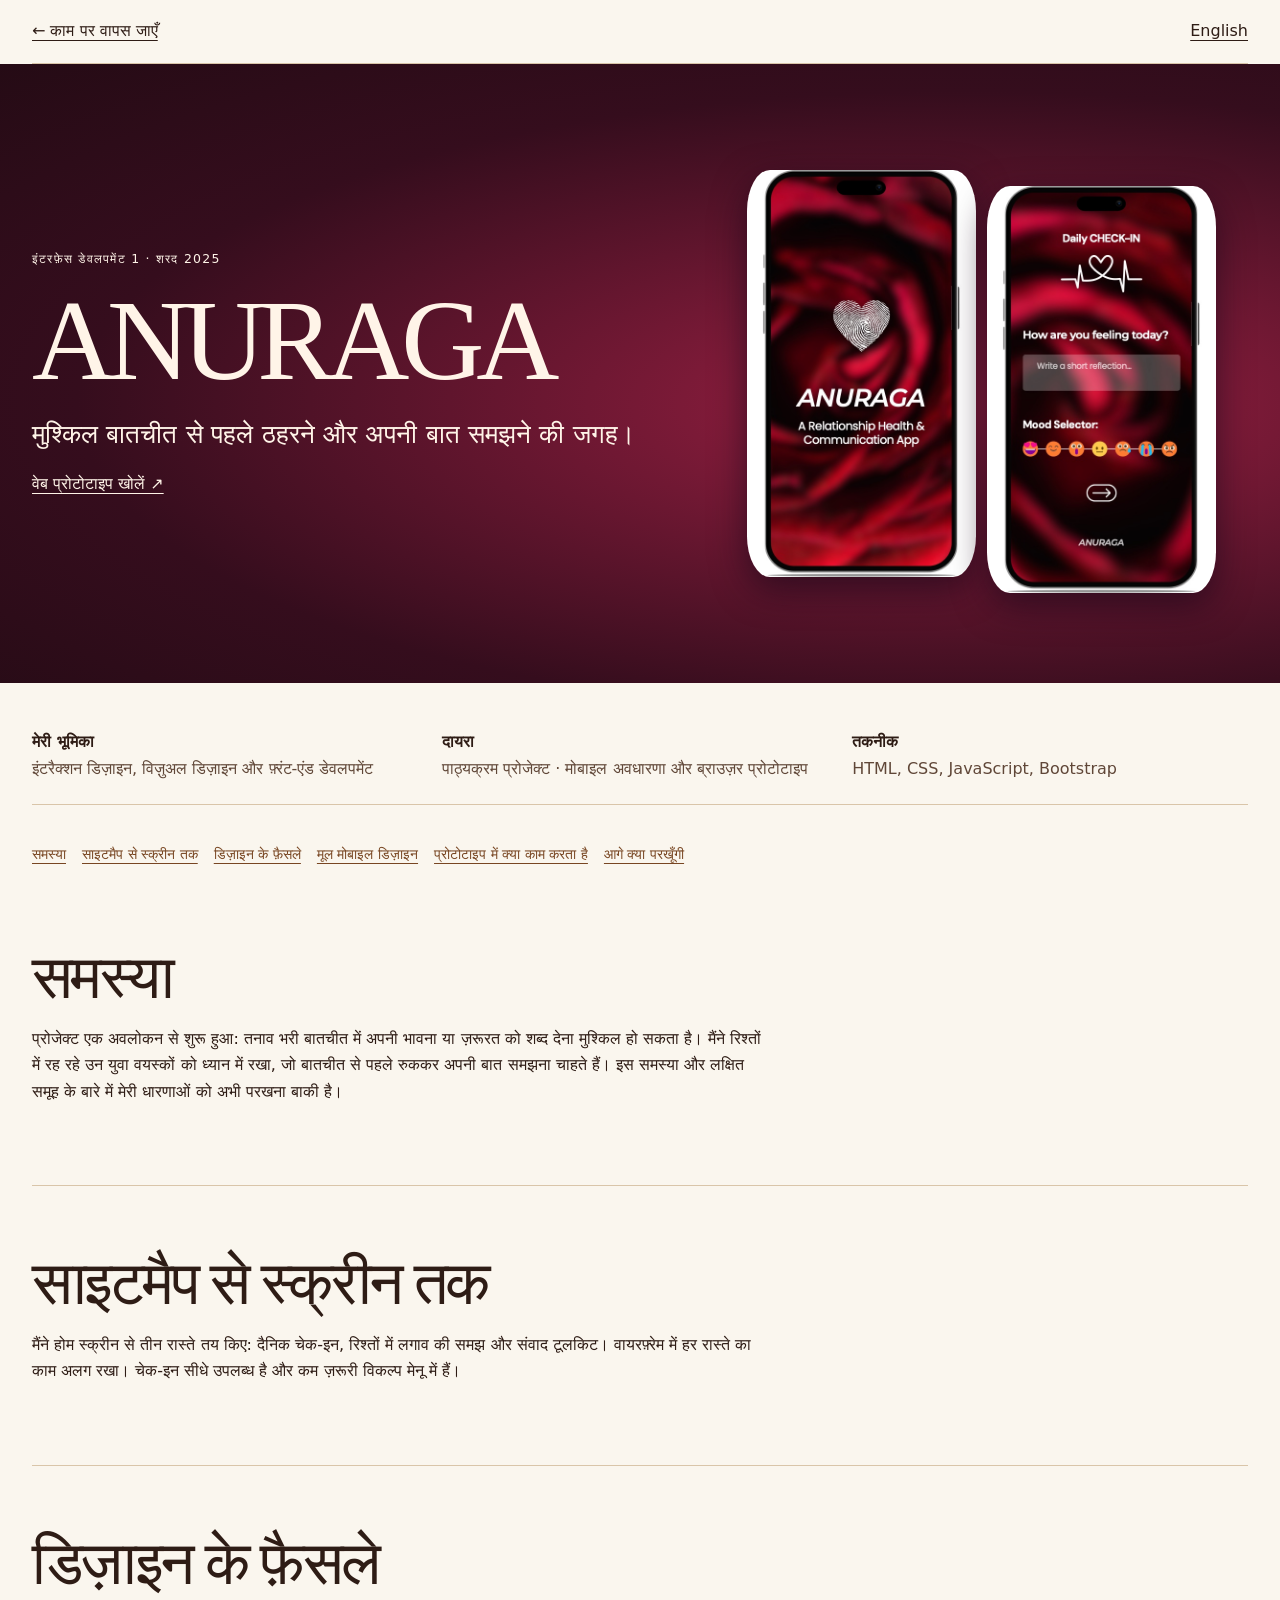
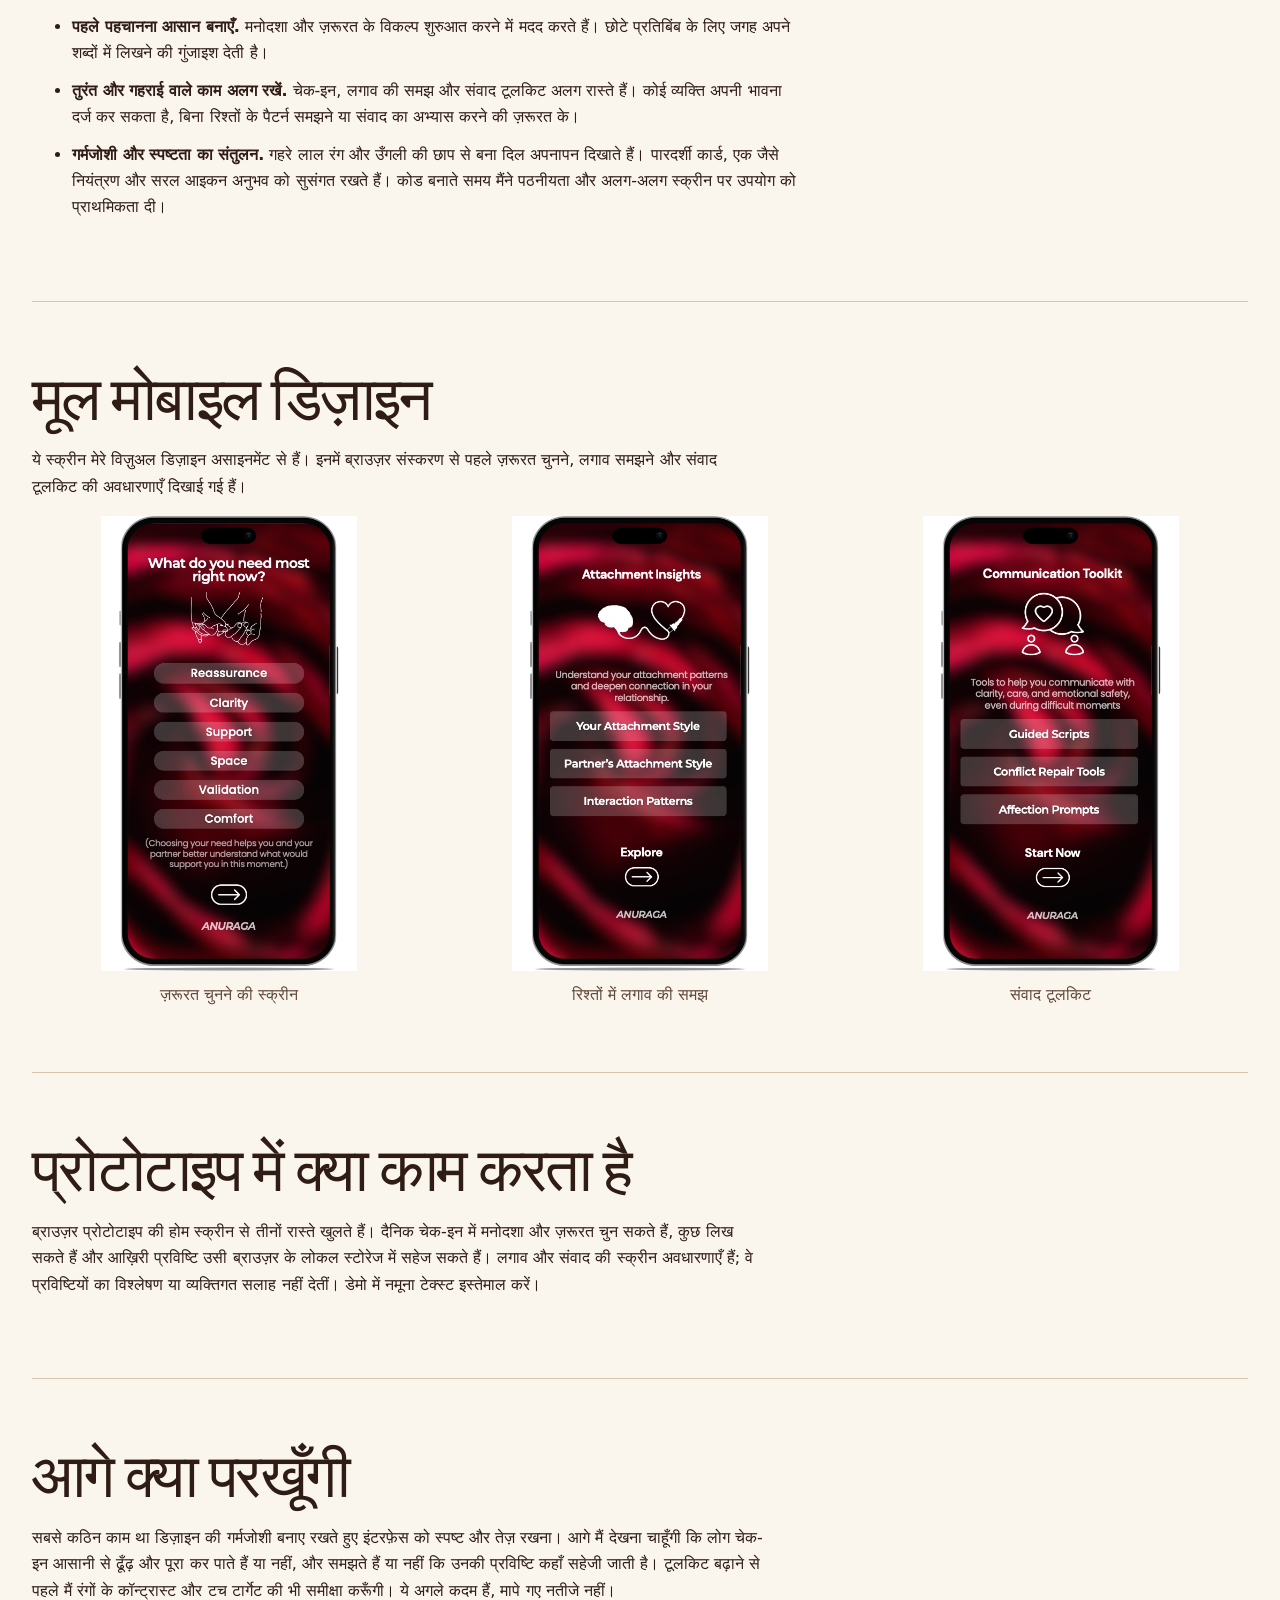
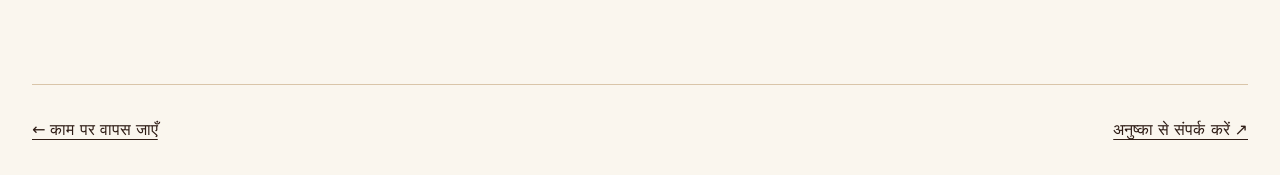
==== anuraga-hi.html @ b13f0f07 "Publish ANURAGA case study and categorized work gallery" ====
<!doctype html><html lang="hi"><head><meta charset="utf-8"><meta name="viewport" content="width=device-width,initial-scale=1"><meta name="color-scheme" content="light dark"><title>ANURAGA — Anushka Jain</title><link rel="icon" href="assets/aj-interlock.svg" type="image/svg+xml"><link rel="stylesheet" href="styles.css"><link rel="stylesheet" href="aura-landing.css"><link rel="stylesheet" href="brand-sections.css"><link rel="stylesheet" href="anuraga-case.css"></head>
<body><a class="skip" href="#main">केस स्टडी पर जाएँ</a><header class="case-wrap header"><a href="hindi.html#work">← काम पर वापस जाएँ</a><a href="anuraga.html" lang="en" hreflang="en">English</a></header>
<main id="main"><section class="case-hero"><div class="case-wrap"><div><p class="case-kicker">इंटरफ़ेस डेवलपमेंट 1 · शरद 2025</p><h1>ANURAGA</h1><p class="large">मुश्किल बातचीत से पहले ठहरने और अपनी बात समझने की जगह।</p><div class="case-links"><a href="https://gbc.goodcodeclub.com/public/anushkajain@georgebrown.ca/anuraga/index.html?cache=0.5428469619248936" target="_blank" rel="noopener">वेब प्रोटोटाइप खोलें ↗</a></div></div><div class="case-phones"><img src="assets/anuraga/screen-1.jpg" alt="उँगली की छाप से बने दिल वाली ANURAGA की शुरुआती स्क्रीन" width="478" height="850"><img src="assets/anuraga/screen-3.jpg" alt="मनोदशा और लिखने के विकल्प वाला दैनिक चेक-इन मॉकअप" width="478" height="850"></div></div></section><div class="case-wrap"><dl class="case-info"><div><dt>मेरी भूमिका</dt><dd>इंटरैक्शन डिज़ाइन, विज़ुअल डिज़ाइन और फ़्रंट-एंड डेवलपमेंट</dd></div><div><dt>दायरा</dt><dd>पाठ्यक्रम प्रोजेक्ट · मोबाइल अवधारणा और ब्राउज़र प्रोटोटाइप</dd></div><div><dt>तकनीक</dt><dd>HTML, CSS, JavaScript, Bootstrap</dd></div></dl><nav class="case-links" aria-label="केस स्टडी के भाग"><a href="#context">समस्या</a><a href="#process">साइटमैप से स्क्रीन तक</a><a href="#decisions">डिज़ाइन के फ़ैसले</a><a href="#screens">मूल मोबाइल डिज़ाइन</a><a href="#build">प्रोटोटाइप में क्या काम करता है</a><a href="#reflection">आगे क्या परखूँगी</a></nav><section id="context" class="case-section"><h2>समस्या</h2><p>प्रोजेक्ट एक अवलोकन से शुरू हुआ: तनाव भरी बातचीत में अपनी भावना या ज़रूरत को शब्द देना मुश्किल हो सकता है। मैंने रिश्तों में रह रहे उन युवा वयस्कों को ध्यान में रखा, जो बातचीत से पहले रुककर अपनी बात समझना चाहते हैं। इस समस्या और लक्षित समूह के बारे में मेरी धारणाओं को अभी परखना बाकी है।</p></section><section id="process" class="case-section"><h2>साइटमैप से स्क्रीन तक</h2><p>मैंने होम स्क्रीन से तीन रास्ते तय किए: दैनिक चेक-इन, रिश्तों में लगाव की समझ और संवाद टूलकिट। वायरफ़्रेम में हर रास्ते का काम अलग रखा। चेक-इन सीधे उपलब्ध है और कम ज़रूरी विकल्प मेनू में हैं।</p></section><section id="decisions" class="case-section"><h2>डिज़ाइन के फ़ैसले</h2><ul><li><strong>पहले पहचानना आसान बनाएँ.</strong> मनोदशा और ज़रूरत के विकल्प शुरुआत करने में मदद करते हैं। छोटे प्रतिबिंब के लिए जगह अपने शब्दों में लिखने की गुंजाइश देती है।</li><li><strong>तुरंत और गहराई वाले काम अलग रखें.</strong> चेक-इन, लगाव की समझ और संवाद टूलकिट अलग रास्ते हैं। कोई व्यक्ति अपनी भावना दर्ज कर सकता है, बिना रिश्तों के पैटर्न समझने या संवाद का अभ्यास करने की ज़रूरत के।</li><li><strong>गर्मजोशी और स्पष्टता का संतुलन.</strong> गहरे लाल रंग और उँगली की छाप से बना दिल अपनापन दिखाते हैं। पारदर्शी कार्ड, एक जैसे नियंत्रण और सरल आइकन अनुभव को सुसंगत रखते हैं। कोड बनाते समय मैंने पठनीयता और अलग-अलग स्क्रीन पर उपयोग को प्राथमिकता दी।</li></ul></section><section id="screens" class="case-section"><h2>मूल मोबाइल डिज़ाइन</h2><p>ये स्क्रीन मेरे विज़ुअल डिज़ाइन असाइनमेंट से हैं। इनमें ब्राउज़र संस्करण से पहले ज़रूरत चुनने, लगाव समझने और संवाद टूलकिट की अवधारणाएँ दिखाई गई हैं।</p><div class="case-gallery"><figure><a href="assets/anuraga/screen-4.jpg"><img src="assets/anuraga/screen-4.jpg" alt="ज़रूरत चुनने की स्क्रीन" width="478" height="850" loading="lazy"></a><figcaption>ज़रूरत चुनने की स्क्रीन</figcaption></figure><figure><a href="assets/anuraga/screen-5.jpg"><img src="assets/anuraga/screen-5.jpg" alt="रिश्तों में लगाव की समझ" width="478" height="850" loading="lazy"></a><figcaption>रिश्तों में लगाव की समझ</figcaption></figure><figure><a href="assets/anuraga/screen-6.jpg"><img src="assets/anuraga/screen-6.jpg" alt="संवाद टूलकिट" width="478" height="850" loading="lazy"></a><figcaption>संवाद टूलकिट</figcaption></figure></div></section><section id="build" class="case-section"><h2>प्रोटोटाइप में क्या काम करता है</h2><p>ब्राउज़र प्रोटोटाइप की होम स्क्रीन से तीनों रास्ते खुलते हैं। दैनिक चेक-इन में मनोदशा और ज़रूरत चुन सकते हैं, कुछ लिख सकते हैं और आख़िरी प्रविष्टि उसी ब्राउज़र के लोकल स्टोरेज में सहेज सकते हैं। लगाव और संवाद की स्क्रीन अवधारणाएँ हैं; वे प्रविष्टियों का विश्लेषण या व्यक्तिगत सलाह नहीं देतीं। डेमो में नमूना टेक्स्ट इस्तेमाल करें।</p></section><section id="reflection" class="case-section"><h2>आगे क्या परखूँगी</h2><p>सबसे कठिन काम था डिज़ाइन की गर्मजोशी बनाए रखते हुए इंटरफ़ेस को स्पष्ट और तेज़ रखना। आगे मैं देखना चाहूँगी कि लोग चेक-इन आसानी से ढूँढ़ और पूरा कर पाते हैं या नहीं, और समझते हैं या नहीं कि उनकी प्रविष्टि कहाँ सहेजी जाती है। टूलकिट बढ़ाने से पहले मैं रंगों के कॉन्ट्रास्ट और टच टार्गेट की भी समीक्षा करूँगी। ये अगले कदम हैं, मापे गए नतीजे नहीं।</p></section></div></main><footer class="case-wrap case-end"><a href="hindi.html#work">← काम पर वापस जाएँ</a><a href="hindi.html#contact">अनुष्का से संपर्क करें ↗</a></footer></body></html>
---- styles.css ----
:root{color-scheme:light dark;--bg:#f8f3ec;--ink:#24151a;--muted:#625258;--line:#d8c8c3;--panel:#f1e8e0;--accent:#772b48;--on:#fff8f2;--serif:"Baskerville","Georgia",serif;--sans:system-ui,sans-serif;--mono:ui-monospace,monospace}
:root[data-direction=observatory]{--bg:#edf1f5;--ink:#171f37;--muted:#44536d;--line:#c2cbdc;--panel:#e2e8f3;--accent:#324b96;--on:#fff;--serif:"Georgia",serif}
:root[data-direction=gallery]{--bg:#f4f4eb;--ink:#18241b;--muted:#47564b;--line:#c4ccbc;--panel:#e9eddf;--accent:#326044;--on:#fff;--serif:system-ui,sans-serif}
@media(prefers-color-scheme:dark){:root{--bg:#1c1318;--ink:#fbede7;--muted:#d0b6be;--line:#58434c;--panel:#281b23;--accent:#ffc0d4;--on:#351320}:root[data-direction=observatory]{--bg:#0e1221;--ink:#eaf0ff;--muted:#b0bde0;--line:#394460;--panel:#1a2339;--accent:#bfcaff;--on:#131b38}:root[data-direction=gallery]{--bg:#131d16;--ink:#f1f5e9;--muted:#bccdbf;--line:#44584b;--panel:#203027;--accent:#c0eccb;--on:#13271a}}
*,*::before,*::after{box-sizing:border-box}
html{scroll-behavior:smooth}
body{margin:0;background:var(--bg);color:var(--ink);font:1rem/1.65 var(--sans)}
img{display:block;max-width:100%;height:auto}
a{color:inherit;text-underline-offset:.25em}
a:hover{color:var(--accent)}
button{font:inherit;cursor:pointer}
:focus-visible{outline:2px solid var(--accent);outline-offset:4px}
p{margin:0 0 1rem}
.wrap{width:min(100% - 3rem,80rem);margin-inline:auto}
.skip{position:absolute;top:.5rem;left:1rem;transform:translateY(-200%);padding:.6rem;background:var(--bg);z-index:2}.skip:focus{transform:none}
.header,.footer{display:flex;align-items:center;justify-content:space-between;gap:1rem;padding-block:1.15rem;border-bottom:1px solid var(--line)}
.brand,.header nav{display:flex;align-items:center;gap:.65rem}
.brand{font-weight:650;white-space:nowrap;text-decoration:none}
.header nav{gap:clamp(.75rem,3vw,2.5rem);flex-wrap:wrap}
.header nav a,.footer a{font-size:.88rem;text-decoration:none}
.header nav a:hover,.footer a:hover{text-decoration:underline}
.hero{min-height:clamp(34rem,76vh,53rem);display:grid;grid-template-columns:1.07fr 1fr;gap:clamp(1.25rem,6vw,6rem);align-items:center;padding-block:clamp(2rem,6vw,5rem)}
.label{font:.73rem/1.5 var(--mono);letter-spacing:.115em;text-transform:uppercase;color:var(--muted)}
.dot{display:inline-block;width:.55rem;height:.55rem;background:var(--accent);border-radius:50%;margin-right:.35rem}.slash{margin-inline:.35rem}
h1,h2,h3{margin:0;font-family:var(--serif);font-weight:400;line-height:.92;letter-spacing:-.045em}
h1{font-size:clamp(3.5rem,8.2vw,8.4rem);margin:.4rem 0 1.4rem}
h1 i,h2 i{color:var(--accent);font-weight:400}
h2{font-size:clamp(2.7rem,6vw,6.1rem);margin-bottom:1rem}
h3{font-size:clamp(2.2rem,4.8vw,4rem);margin-bottom:.85rem}
.role{font-weight:650;font-size:clamp(1.1rem,2vw,1.45rem);line-height:1.35}
.intro{max-width:31ch;color:var(--muted)}
.actions{display:flex;gap:.7rem;flex-wrap:wrap;margin-top:1.4rem}
.button,.choices button{border:1px solid var(--line);padding:.66rem .95rem;text-decoration:none;border-radius:2px;background:transparent;color:var(--ink);font-size:.88rem}
.button span{margin-left:.35rem}.button:hover,.choices button:hover{border-color:var(--accent)}
.primary,.choices button[aria-pressed=true]{background:var(--accent);border-color:var(--accent);color:var(--on)}
.primary:hover{color:var(--on)}
.hero-art{margin:0;padding:.65rem;border:1px solid var(--line);background:var(--panel)}
.hero-art img{width:100%;aspect-ratio:1.04;object-fit:cover}
.hero-art figcaption{display:flex;justify-content:space-between;padding:.65rem .2rem .05rem;font:.67rem/1.5 var(--mono);letter-spacing:.085em;text-transform:uppercase;color:var(--muted)}
[data-direction=observatory] .hero-art img{filter:hue-rotate(240deg) saturate(.8)}
[data-direction=gallery] .hero-art img{filter:hue-rotate(115deg) saturate(.55)}
.work,.split{padding-block:clamp(3rem,8vw,7rem);border-top:1px solid var(--line);scroll-margin-top:1rem}
.section-top{margin-bottom:2rem}.section-top p:last-child{color:var(--muted)}
.projects{display:grid;grid-template-columns:1fr 1fr;gap:1rem}
.project{border:1px solid var(--line);background:var(--panel);min-width:0}
.featured{grid-column:1/-1;display:grid;grid-template-columns:1.05fr 1fr}
.project-copy{padding:clamp(1.2rem,4vw,3rem);min-width:0}
.project-art{display:grid;place-items:center;padding:2rem;background:radial-gradient(ellipse at 28% 12%,#e4a2ad,#6c2e54 53%,#23142d);min-height:22rem}
.prototype{width:min(100%,19rem);padding:1.35rem;aspect-ratio:1.05;display:grid;align-content:space-between;border:1px solid #f6c7dc90;border-radius:.65rem;color:#fff1f6;background:#311c3bd9;box-shadow:0 1rem 3rem #19081c78}
.prototype small,.prototype span{font:.66rem/1.5 var(--mono);letter-spacing:.08em}.prototype strong{font:2rem/1 var(--serif)}.rings{color:#f4b9d4;font-size:2rem}
.index{display:flex;align-items:center;justify-content:space-between;gap:.3rem}.index>span{font:italic clamp(1.7rem,7vw,5rem) var(--serif);color:var(--accent);padding-right:clamp(.7rem,3vw,2rem)}
details{border-top:1px solid var(--line);padding:.65rem 0}summary{cursor:pointer;font-weight:600}details p{margin:.7rem 0}
.choices{display:flex;flex-wrap:wrap;gap:.5rem}.feedback:empty{display:none}
.split{display:grid;grid-template-columns:1fr 3fr;gap:1rem}.split>div{max-width:54rem}.split p:not(.label){max-width:62ch}.large{font-size:clamp(1.2rem,2.4vw,1.65rem)}
dl{display:grid;grid-template-columns:auto 1fr;gap:.55rem 1rem;margin-block:1.5rem}dt{font-weight:650}dd{margin:0;color:var(--muted)}
.footer{border-top:1px solid var(--line);border-bottom:0;color:var(--muted)}
.review{padding-block:1.5rem 2.5rem;border-top:1px solid var(--line)}.review .choices{margin-bottom:.7rem}.cursor-setting{font-size:.88rem}
@media(pointer:fine){html[data-loading=true],html[data-loading=true] *{cursor:url("assets/wait.svg") 12 12,progress!important}}
@media(max-width:700px){.wrap{width:calc(100% - 2rem)}.header{flex-wrap:wrap;gap:.6rem}.header nav{width:100%;justify-content:space-between}.hero,.featured,.split,.projects{grid-template-columns:1fr}.hero{padding-block:2.5rem;min-height:0}.hero-art img{aspect-ratio:1.28}.project-art{min-height:17rem}.split{gap:.25rem}h1{font-size:clamp(3rem,13vw,5rem)}}
@media(prefers-reduced-motion:reduce){html{scroll-behavior:auto}}
---- aura-landing.css ----
:root{--bg:#fff;--ink:#141414;--muted:#4b4b4b;--line:#dedede;--panel:#f5f5f3;--accent:#303b55;--on:#fff;--serif:var(--sans)}
@media(prefers-color-scheme:dark){:root{--bg:#181818;--ink:#f4f3f0;--muted:#c8c6c1;--line:#444;--panel:#252525;--accent:#c2d1f6;--on:#141414}}
.wrap{width:min(calc(100% - 4rem),86rem)}
.site-header{border-bottom:1px solid var(--line)}.nav-inner{display:flex;justify-content:space-between;align-items:center;gap:1rem;min-height:68px}
.home-link{font-weight:650;text-decoration:none;white-space:nowrap}
.nav-inner nav,.secondary{display:flex;align-items:center;gap:clamp(1rem,3.3vw,3.25rem)}.nav-inner nav a,.secondary a{font-size:.94rem;text-decoration:none;color:var(--muted)}.nav-inner nav a:hover,.secondary a:hover{text-decoration:underline;color:var(--ink)}
.landing{--halo-paper:#f8f1e5;--halo-ink:#2d2018;--halo-muted:#533d2b;--halo-line:#78532d;--halo-focus:#78532d;position:relative;isolation:isolate;display:grid;align-content:center;justify-items:center;min-height:calc(100vh - 69px);min-height:calc(100svh - 69px);padding:5rem 0 7rem;overflow:hidden;background:var(--halo-paper);color:var(--halo-ink);text-align:center}
.aura{position:absolute;z-index:-1;inset:0;pointer-events:none;background:radial-gradient(ellipse at 50% 46%,#fff9de 0%,#ffecb6 13%,#efc674 30%,#e2b56d66 52%,transparent 74%);mask-image:linear-gradient(#000 86%,transparent)}
.aura::after{content:"";position:absolute;inset:-5%;background:conic-gradient(from 0deg at 50% 46%,transparent 0deg,#fff6d388 18deg,transparent 31deg,transparent 48deg,#fff6d36b 61deg,transparent 78deg,transparent 125deg,#fff6d388 142deg,transparent 153deg,transparent 194deg,#fff6d36b 213deg,transparent 226deg,transparent 257deg,#fff6d388 271deg,transparent 281deg,transparent 319deg,#fff6d36b 335deg,transparent 350deg);mask-image:radial-gradient(ellipse at 50% 46%,transparent 11%,#000 35%,transparent 68%);animation:aura-breathe 9s ease-in-out infinite alternate}
@keyframes aura-breathe{from{opacity:.5;transform:scale(1)}to{opacity:.95;transform:scale(1.045)}}
.landing-content{position:relative}.landing h1{font:400 clamp(2.7rem,8.2vw,8.6rem)/1.04 Georgia,"Times New Roman",serif;letter-spacing:-.06em;margin:0;text-wrap:balance}
.landing-role{font-size:clamp(.94rem,1.55vw,1.25rem);color:var(--halo-muted);margin:1.5rem auto 0}.landing-role span{margin-inline:.35em}
.landing .secondary{justify-content:center;gap:1.6rem;margin-top:1.4rem}.landing .secondary a,.landing-work{color:var(--halo-muted);text-decoration:none}.landing .secondary a:hover,.landing-work:hover{color:var(--halo-ink);text-decoration:underline}
.landing-work{position:absolute;bottom:1.9rem;display:grid;justify-items:center;gap:.3rem;padding:.3rem .65rem;font-size:.83rem}.landing-work span{font-size:1.35rem;line-height:1;color:var(--halo-line)}
.landing a:focus-visible{outline-color:var(--halo-focus)}
@media(prefers-color-scheme:dark){.landing{--halo-paper:#20180f;--halo-ink:#fff7e8;--halo-muted:#fff0cf;--halo-line:#f0c985;--halo-focus:#fff0cf}.aura{background:radial-gradient(ellipse at 50% 46%,#73501f 0%,#624019 19%,#4c3118 36%,#352413 55%,transparent 78%)}.aura::after{opacity:.36;animation:none}}
@media(prefers-reduced-motion:reduce){.aura::after{animation:none}}
.split h2,.section-top h2{font-size:clamp(2rem,5.5vw,4.5rem);line-height:1.04;letter-spacing:-.055em}
@media(max-width:820px){.nav-inner{flex-wrap:wrap;padding-block:.7rem;gap:.5rem}.nav-inner nav{width:100%;flex-wrap:wrap;gap:.4rem 1.25rem}.nav-inner nav a{display:inline-flex;align-items:center;min-height:36px}}
@media(max-width:540px){.wrap{width:calc(100% - 2rem)}.nav-inner nav{display:grid;grid-template-columns:auto 1fr;gap:.25rem .85rem}.nav-inner nav a{font-size:.79rem}.landing{min-height:calc(100svh - 110px);padding-top:4rem}.landing-role{max-width:29ch}}
---- brand-sections.css ----
:root{--bg:#faf6ee;--ink:#2e1c15;--muted:#604738;--line:#d9c5a9;--panel:#f3e9da;--accent:#784622;--on:#fff6e6}
@media(prefers-color-scheme:dark){:root{--bg:#201611;--ink:#f8ead7;--muted:#d6bca3;--line:#654a39;--panel:#2c1e17;--accent:#f1c586;--on:#28160d}}
.home-link{letter-spacing:-.025em}.site-header .home-link img{width:36px;height:36px}
.section-top h2,.split h2{font-family:Georgia,"Times New Roman",serif;letter-spacing:-.048em}
.project-group>h3{color:var(--accent);font-weight:600}
.project-grid li{position:relative;border-top:2px solid var(--line);background:var(--panel)}
.project-grid li::before{content:"";position:absolute;top:-2px;left:0;width:2.2rem;height:2px;background:var(--accent)}
.project-grid h4{font-family:Georgia,"Times New Roman",serif;font-weight:500}
.project-grid .project-type,.label{color:var(--accent)}
.skill-list li::marker{color:var(--accent)}
.award-list li{border-top-color:var(--line)}
.contact-directory a{text-decoration-color:var(--accent)}
.footer{color:var(--muted)}
---- anuraga-case.css ----
.case-wrap{width:min(calc(100% - 2rem),76rem);margin:auto}
.case-hero{background:radial-gradient(ellipse at 75% 55%,#9b2043,#350d1d 65%,#250b15);color:#fff4e8;padding:clamp(2.5rem,7vw,6rem) 0}
.case-hero .case-wrap{display:grid;align-items:center;gap:2rem;grid-template-columns:1.1fr .9fr}
.case-hero h1{font:500 clamp(3rem,9vw,8rem)/.95 Georgia,serif;letter-spacing:-.07em;margin:.6rem 0 1rem}
.case-hero p{max-width:45ch}.case-kicker{font-size:.78rem;letter-spacing:.1em;text-transform:uppercase}
.case-phones{display:flex;gap:.65rem;justify-content:center;align-items:center}.case-phones img{width:43%;height:auto;border-radius:10%;box-shadow:0 12px 35px #1c091ab0}.case-phones img:nth-child(2){margin-top:2rem}
.case-links{display:flex;gap:1rem;flex-wrap:wrap}
.case-info{display:grid;grid-template-columns:repeat(auto-fit,minmax(12rem,1fr));gap:.9rem;padding:1.4rem 0;border-bottom:1px solid var(--line)}
.case-info dt{font-weight:700}.case-info dd{margin:0;color:var(--muted)}
.case-section{padding:clamp(2rem,5vw,4rem) 0;border-bottom:1px solid var(--line);scroll-margin-top:1rem}
.case-section h2{font:500 clamp(2rem,5vw,3.8rem)/1.12 Georgia,serif;letter-spacing:-.045em;margin:0 0 .85rem}
.case-section p,.case-section li{max-width:72ch}.case-section li+li{margin-top:.7rem}
.case-gallery{display:grid;grid-template-columns:repeat(3,minmax(0,1fr));gap:1rem}.case-gallery figure{margin:0}.case-gallery img{width:100%;height:auto;max-width:16rem;margin:auto}.case-gallery figcaption{text-align:center;margin-top:.65rem;color:var(--muted)}
.case-end{padding:2rem 0;display:flex;flex-wrap:wrap;gap:1rem;justify-content:space-between}
@media(max-width:640px){.case-hero .case-wrap{grid-template-columns:1fr}.case-phones img{width:min(40%,11rem)}.case-gallery{grid-template-columns:repeat(2,minmax(0,1fr))}}

.case-info + .case-links{padding:.85rem 0;font-size:.9rem;color:var(--accent)}
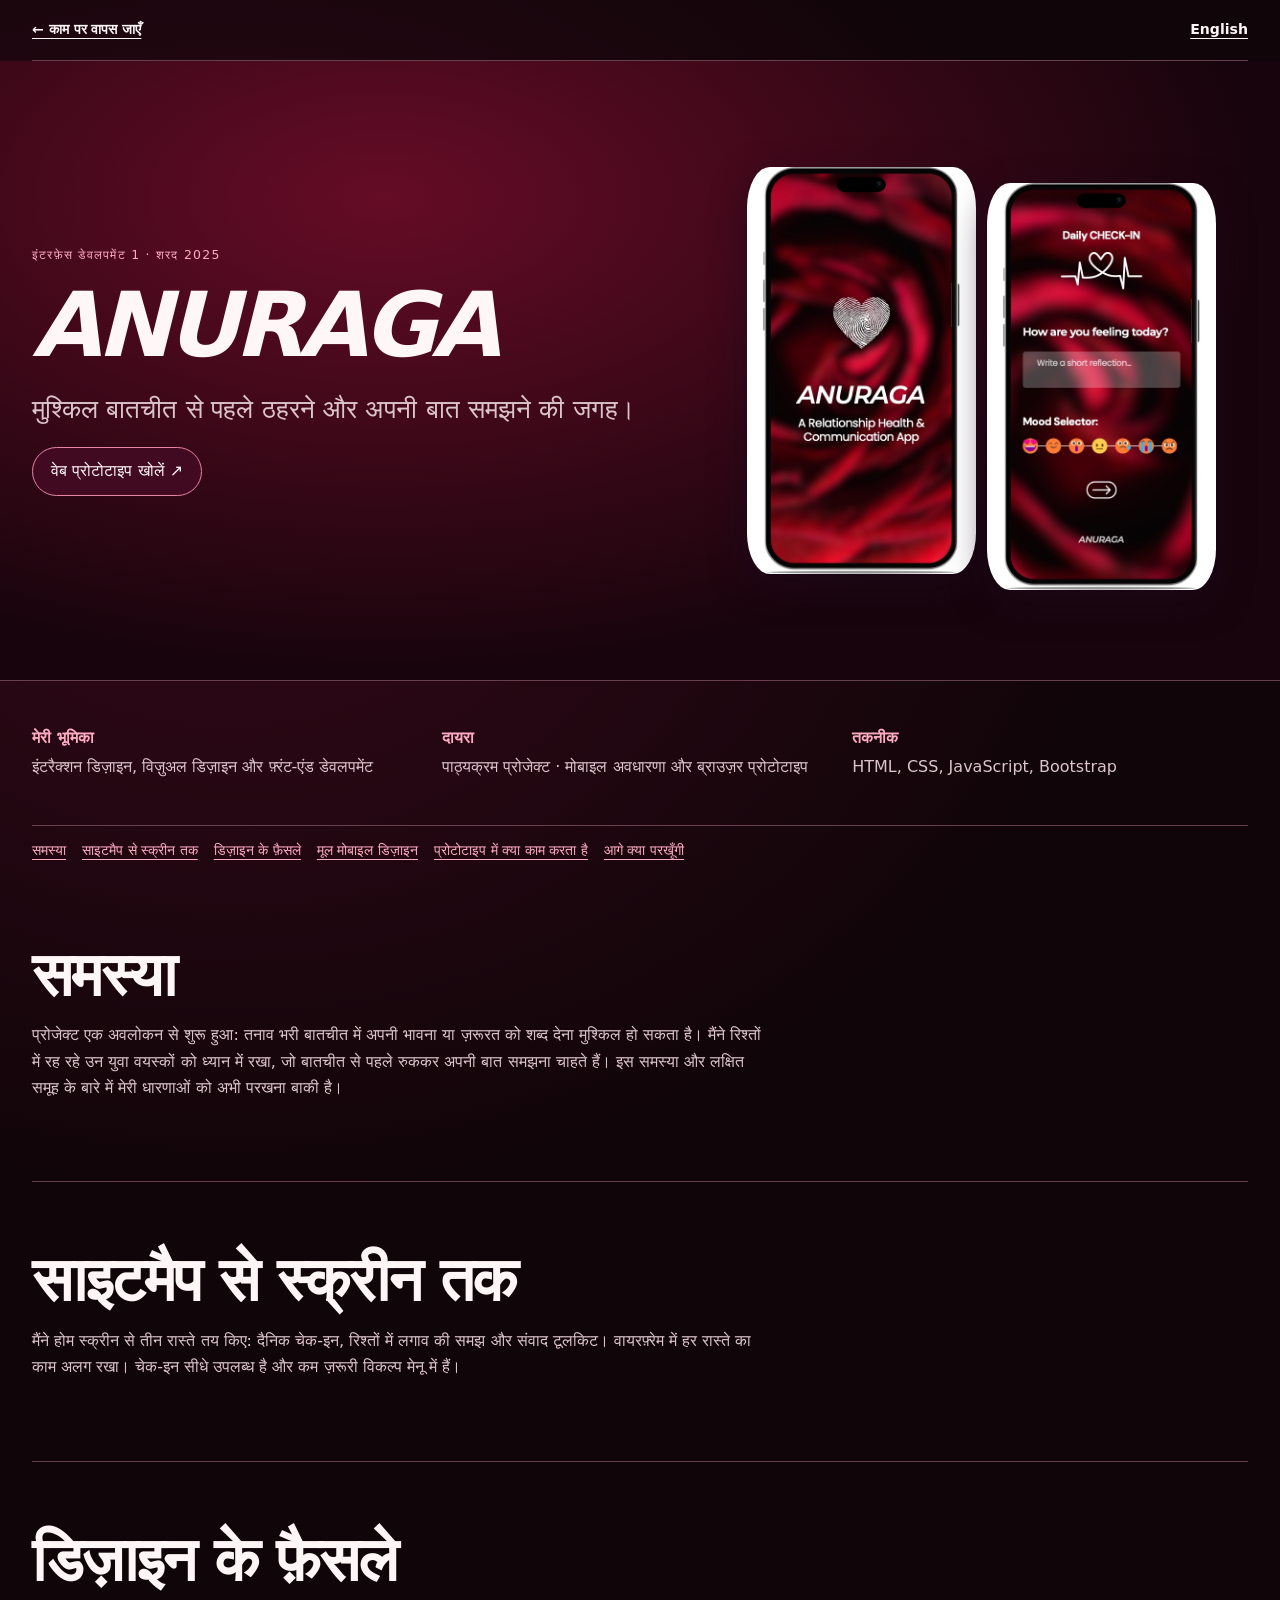
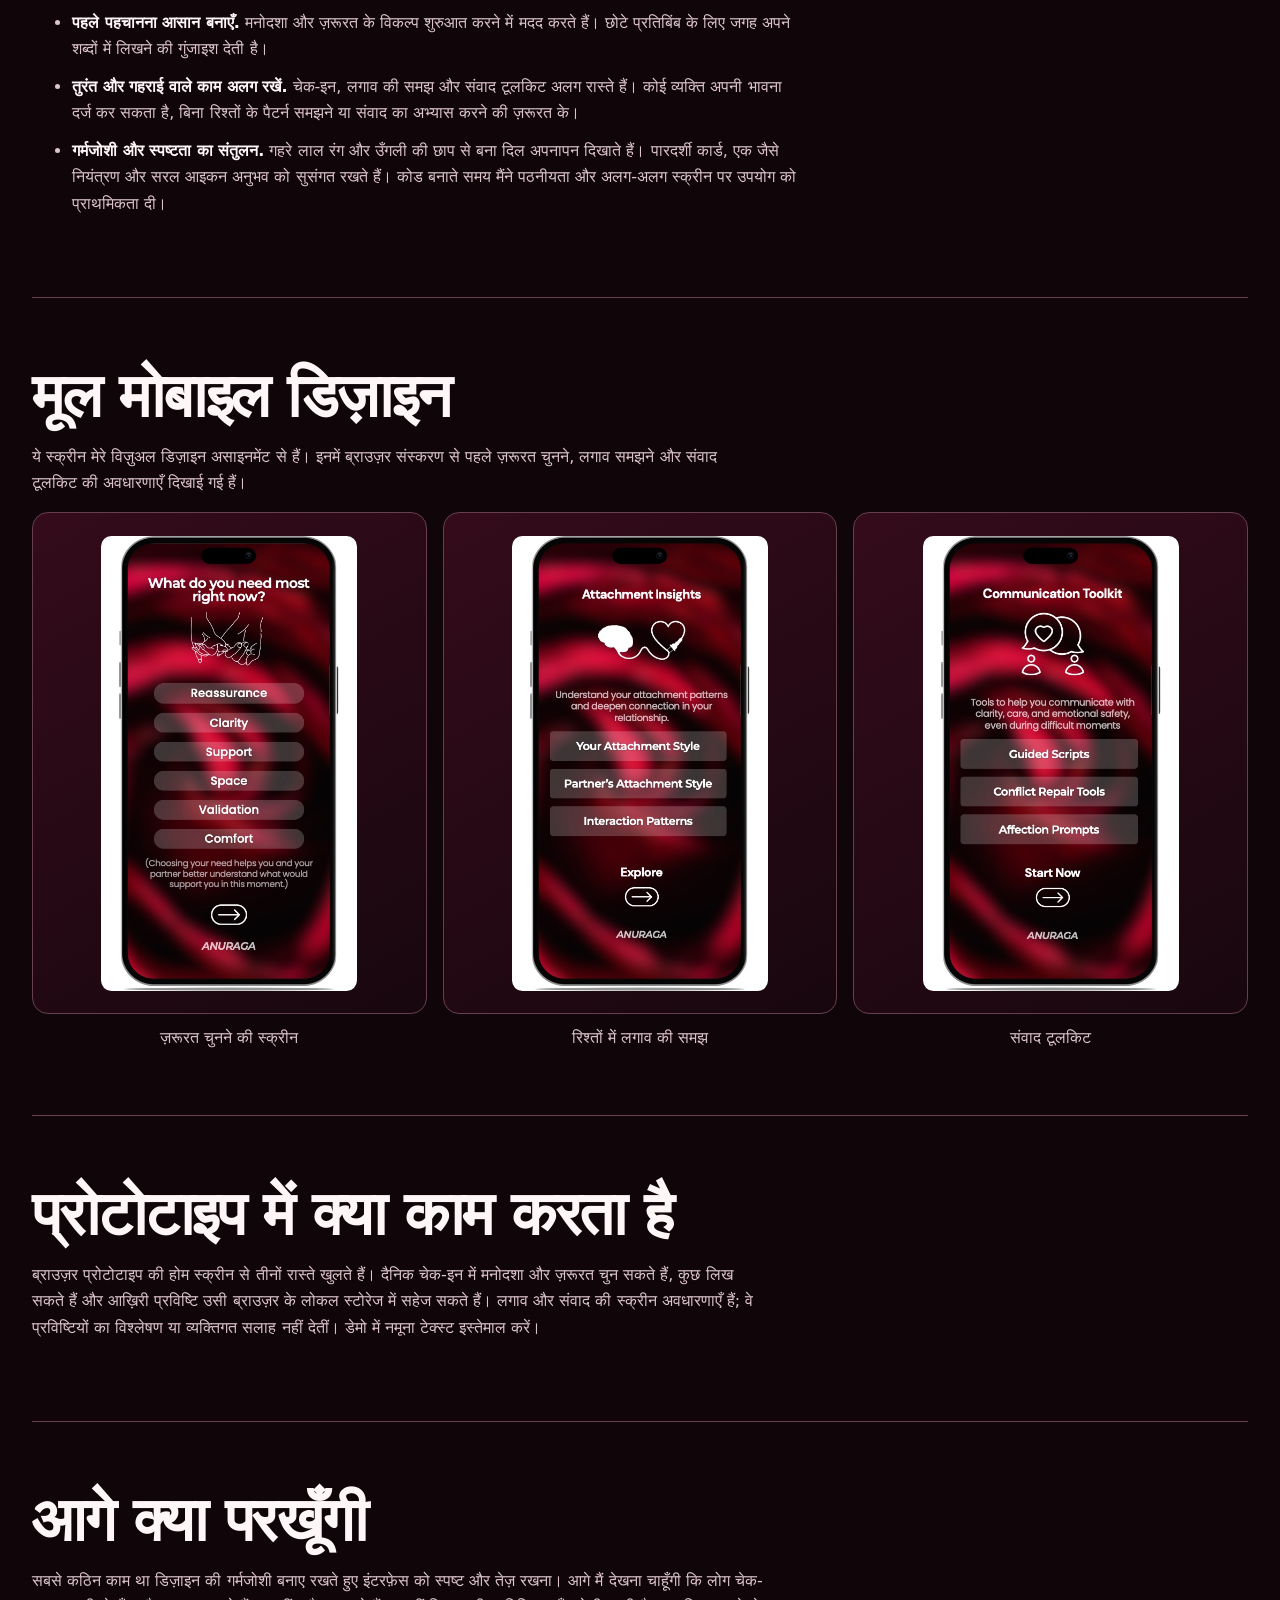
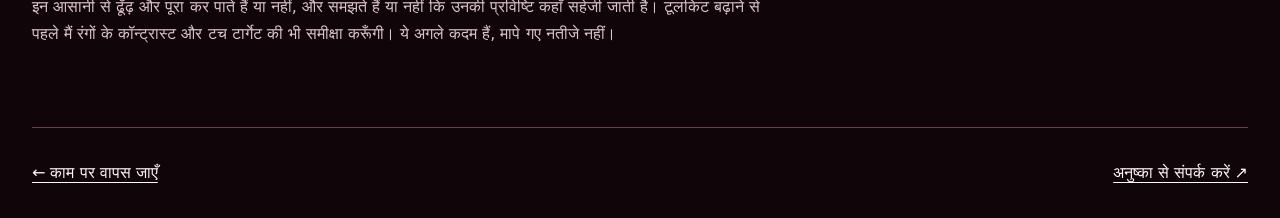
==== commit dd7f53cf: "Use original project artwork and ANURAGA branding" ====
--- a/anuraga-hi.html
+++ b/anuraga-hi.html
@@ -1,3 +1,3 @@
-<!doctype html><html lang="hi"><head><meta charset="utf-8"><meta name="viewport" content="width=device-width,initial-scale=1"><meta name="color-scheme" content="light dark"><title>ANURAGA — Anushka Jain</title><link rel="icon" href="assets/aj-interlock.svg" type="image/svg+xml"><link rel="stylesheet" href="styles.css"><link rel="stylesheet" href="aura-landing.css"><link rel="stylesheet" href="brand-sections.css"><link rel="stylesheet" href="anuraga-case.css"></head>
-<body><a class="skip" href="#main">केस स्टडी पर जाएँ</a><header class="case-wrap header"><a href="hindi.html#work">← काम पर वापस जाएँ</a><a href="anuraga.html" lang="en" hreflang="en">English</a></header>
+<!doctype html><html lang="hi"><head><meta charset="utf-8"><meta name="viewport" content="width=device-width,initial-scale=1"><meta name="color-scheme" content="dark"><title>ANURAGA — Anushka Jain</title><link rel="icon" href="assets/aj-interlock.svg" type="image/svg+xml"><link rel="stylesheet" href="styles.css"><link rel="stylesheet" href="anuraga-case.css?v=crimson"></head>
+<body class="anuraga-case"><a class="skip" href="#main">केस स्टडी पर जाएँ</a><header class="case-wrap header"><a href="hindi.html#work">← काम पर वापस जाएँ</a><a href="anuraga.html" lang="en" hreflang="en">English</a></header>
 <main id="main"><section class="case-hero"><div class="case-wrap"><div><p class="case-kicker">इंटरफ़ेस डेवलपमेंट 1 · शरद 2025</p><h1>ANURAGA</h1><p class="large">मुश्किल बातचीत से पहले ठहरने और अपनी बात समझने की जगह।</p><div class="case-links"><a href="https://gbc.goodcodeclub.com/public/anushkajain@georgebrown.ca/anuraga/index.html?cache=0.5428469619248936" target="_blank" rel="noopener">वेब प्रोटोटाइप खोलें ↗</a></div></div><div class="case-phones"><img src="assets/anuraga/screen-1.jpg" alt="उँगली की छाप से बने दिल वाली ANURAGA की शुरुआती स्क्रीन" width="478" height="850"><img src="assets/anuraga/screen-3.jpg" alt="मनोदशा और लिखने के विकल्प वाला दैनिक चेक-इन मॉकअप" width="478" height="850"></div></div></section><div class="case-wrap"><dl class="case-info"><div><dt>मेरी भूमिका</dt><dd>इंटरैक्शन डिज़ाइन, विज़ुअल डिज़ाइन और फ़्रंट-एंड डेवलपमेंट</dd></div><div><dt>दायरा</dt><dd>पाठ्यक्रम प्रोजेक्ट · मोबाइल अवधारणा और ब्राउज़र प्रोटोटाइप</dd></div><div><dt>तकनीक</dt><dd>HTML, CSS, JavaScript, Bootstrap</dd></div></dl><nav class="case-links" aria-label="केस स्टडी के भाग"><a href="#context">समस्या</a><a href="#process">साइटमैप से स्क्रीन तक</a><a href="#decisions">डिज़ाइन के फ़ैसले</a><a href="#screens">मूल मोबाइल डिज़ाइन</a><a href="#build">प्रोटोटाइप में क्या काम करता है</a><a href="#reflection">आगे क्या परखूँगी</a></nav><section id="context" class="case-section"><h2>समस्या</h2><p>प्रोजेक्ट एक अवलोकन से शुरू हुआ: तनाव भरी बातचीत में अपनी भावना या ज़रूरत को शब्द देना मुश्किल हो सकता है। मैंने रिश्तों में रह रहे उन युवा वयस्कों को ध्यान में रखा, जो बातचीत से पहले रुककर अपनी बात समझना चाहते हैं। इस समस्या और लक्षित समूह के बारे में मेरी धारणाओं को अभी परखना बाकी है।</p></section><section id="process" class="case-section"><h2>साइटमैप से स्क्रीन तक</h2><p>मैंने होम स्क्रीन से तीन रास्ते तय किए: दैनिक चेक-इन, रिश्तों में लगाव की समझ और संवाद टूलकिट। वायरफ़्रेम में हर रास्ते का काम अलग रखा। चेक-इन सीधे उपलब्ध है और कम ज़रूरी विकल्प मेनू में हैं।</p></section><section id="decisions" class="case-section"><h2>डिज़ाइन के फ़ैसले</h2><ul><li><strong>पहले पहचानना आसान बनाएँ.</strong> मनोदशा और ज़रूरत के विकल्प शुरुआत करने में मदद करते हैं। छोटे प्रतिबिंब के लिए जगह अपने शब्दों में लिखने की गुंजाइश देती है।</li><li><strong>तुरंत और गहराई वाले काम अलग रखें.</strong> चेक-इन, लगाव की समझ और संवाद टूलकिट अलग रास्ते हैं। कोई व्यक्ति अपनी भावना दर्ज कर सकता है, बिना रिश्तों के पैटर्न समझने या संवाद का अभ्यास करने की ज़रूरत के।</li><li><strong>गर्मजोशी और स्पष्टता का संतुलन.</strong> गहरे लाल रंग और उँगली की छाप से बना दिल अपनापन दिखाते हैं। पारदर्शी कार्ड, एक जैसे नियंत्रण और सरल आइकन अनुभव को सुसंगत रखते हैं। कोड बनाते समय मैंने पठनीयता और अलग-अलग स्क्रीन पर उपयोग को प्राथमिकता दी।</li></ul></section><section id="screens" class="case-section"><h2>मूल मोबाइल डिज़ाइन</h2><p>ये स्क्रीन मेरे विज़ुअल डिज़ाइन असाइनमेंट से हैं। इनमें ब्राउज़र संस्करण से पहले ज़रूरत चुनने, लगाव समझने और संवाद टूलकिट की अवधारणाएँ दिखाई गई हैं।</p><div class="case-gallery"><figure><a href="assets/anuraga/screen-4.jpg"><img src="assets/anuraga/screen-4.jpg" alt="ज़रूरत चुनने की स्क्रीन" width="478" height="850" loading="lazy"></a><figcaption>ज़रूरत चुनने की स्क्रीन</figcaption></figure><figure><a href="assets/anuraga/screen-5.jpg"><img src="assets/anuraga/screen-5.jpg" alt="रिश्तों में लगाव की समझ" width="478" height="850" loading="lazy"></a><figcaption>रिश्तों में लगाव की समझ</figcaption></figure><figure><a href="assets/anuraga/screen-6.jpg"><img src="assets/anuraga/screen-6.jpg" alt="संवाद टूलकिट" width="478" height="850" loading="lazy"></a><figcaption>संवाद टूलकिट</figcaption></figure></div></section><section id="build" class="case-section"><h2>प्रोटोटाइप में क्या काम करता है</h2><p>ब्राउज़र प्रोटोटाइप की होम स्क्रीन से तीनों रास्ते खुलते हैं। दैनिक चेक-इन में मनोदशा और ज़रूरत चुन सकते हैं, कुछ लिख सकते हैं और आख़िरी प्रविष्टि उसी ब्राउज़र के लोकल स्टोरेज में सहेज सकते हैं। लगाव और संवाद की स्क्रीन अवधारणाएँ हैं; वे प्रविष्टियों का विश्लेषण या व्यक्तिगत सलाह नहीं देतीं। डेमो में नमूना टेक्स्ट इस्तेमाल करें।</p></section><section id="reflection" class="case-section"><h2>आगे क्या परखूँगी</h2><p>सबसे कठिन काम था डिज़ाइन की गर्मजोशी बनाए रखते हुए इंटरफ़ेस को स्पष्ट और तेज़ रखना। आगे मैं देखना चाहूँगी कि लोग चेक-इन आसानी से ढूँढ़ और पूरा कर पाते हैं या नहीं, और समझते हैं या नहीं कि उनकी प्रविष्टि कहाँ सहेजी जाती है। टूलकिट बढ़ाने से पहले मैं रंगों के कॉन्ट्रास्ट और टच टार्गेट की भी समीक्षा करूँगी। ये अगले कदम हैं, मापे गए नतीजे नहीं।</p></section></div></main><footer class="case-wrap case-end"><a href="hindi.html#work">← काम पर वापस जाएँ</a><a href="hindi.html#contact">अनुष्का से संपर्क करें ↗</a></footer></body></html>
--- a/anuraga-case.css
+++ b/anuraga-case.css
@@ -15,3 +15,60 @@
 @media(max-width:640px){.case-hero .case-wrap{grid-template-columns:1fr}.case-phones img{width:min(40%,11rem)}.case-gallery{grid-template-columns:repeat(2,minmax(0,1fr))}}
 
 .case-info + .case-links{padding:.85rem 0;font-size:.9rem;color:var(--accent)}
+
+.anuraga-case {
+  color-scheme: dark;
+  --bg: #100509;
+  --ink: #fff6f8;
+  --muted: #dcc4cc;
+  --line: #67404d;
+  --accent: #ffabc3;
+  background: radial-gradient(ellipse 70% 45rem at 18% 30rem, #350819, transparent), var(--bg);
+}
+.anuraga-case .header {
+  font-size: .88rem;
+  font-weight: 650;
+}
+.case-hero {
+  background: radial-gradient(ellipse at 30% 22%, #650c26, transparent 70%), #17040c;
+  border-bottom: 1px solid var(--line);
+  color: var(--ink);
+}
+.case-hero h1 {
+  font: italic 750 clamp(2.75rem, 7vw, 7rem)/1 var(--sans);
+  letter-spacing: -.055em;
+}
+.case-hero .large { color: var(--muted); }
+.case-hero .case-links a {
+  padding: .65rem 1.15rem;
+  border: 1px solid #e685a4;
+  border-radius: 100px;
+  background: #410a20;
+  text-decoration: none;
+}
+.case-hero .case-links a:hover { background: #641231; }
+.case-kicker { color: var(--accent); }
+.case-info { margin: 0; padding-block: clamp(1.5rem, 4vw, 2.75rem); }
+.case-info dt {
+  margin-bottom: .2rem;
+  color: var(--accent);
+}
+.case-section h2 {
+  font-family: var(--sans);
+  font-weight: 650;
+  letter-spacing: -.035em;
+}
+.case-section p, .case-section li { color: var(--muted); }
+.case-section strong { color: var(--ink); }
+.case-gallery a {
+  display: grid;
+  place-items: center;
+  padding: clamp(.5rem, 2vw, 1.4rem);
+  background: linear-gradient(150deg, #340b1b, #18070f);
+  border: 1px solid var(--line);
+  border-radius: 1rem;
+}
+.case-gallery img { border-radius: .65rem; }
+@media (max-width: 540px) {
+  .case-gallery { grid-template-columns: 1fr; }
+}
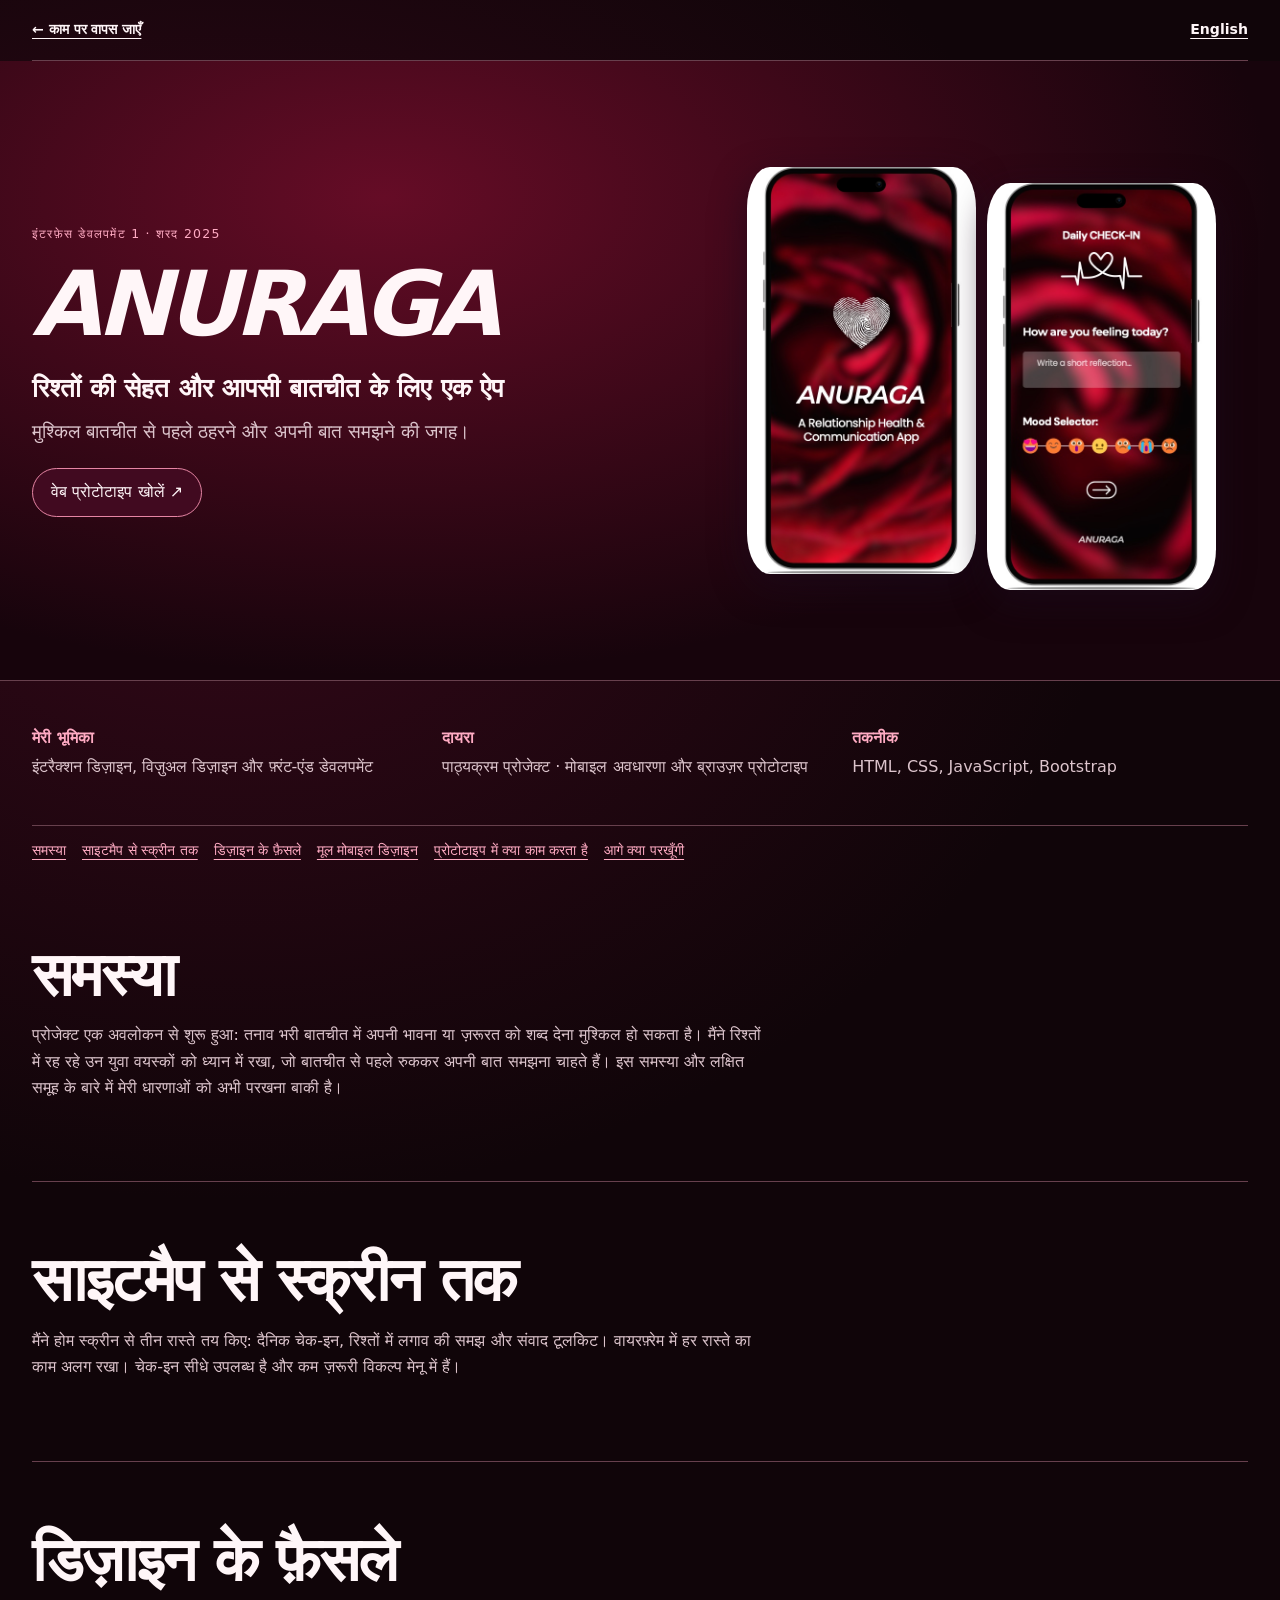
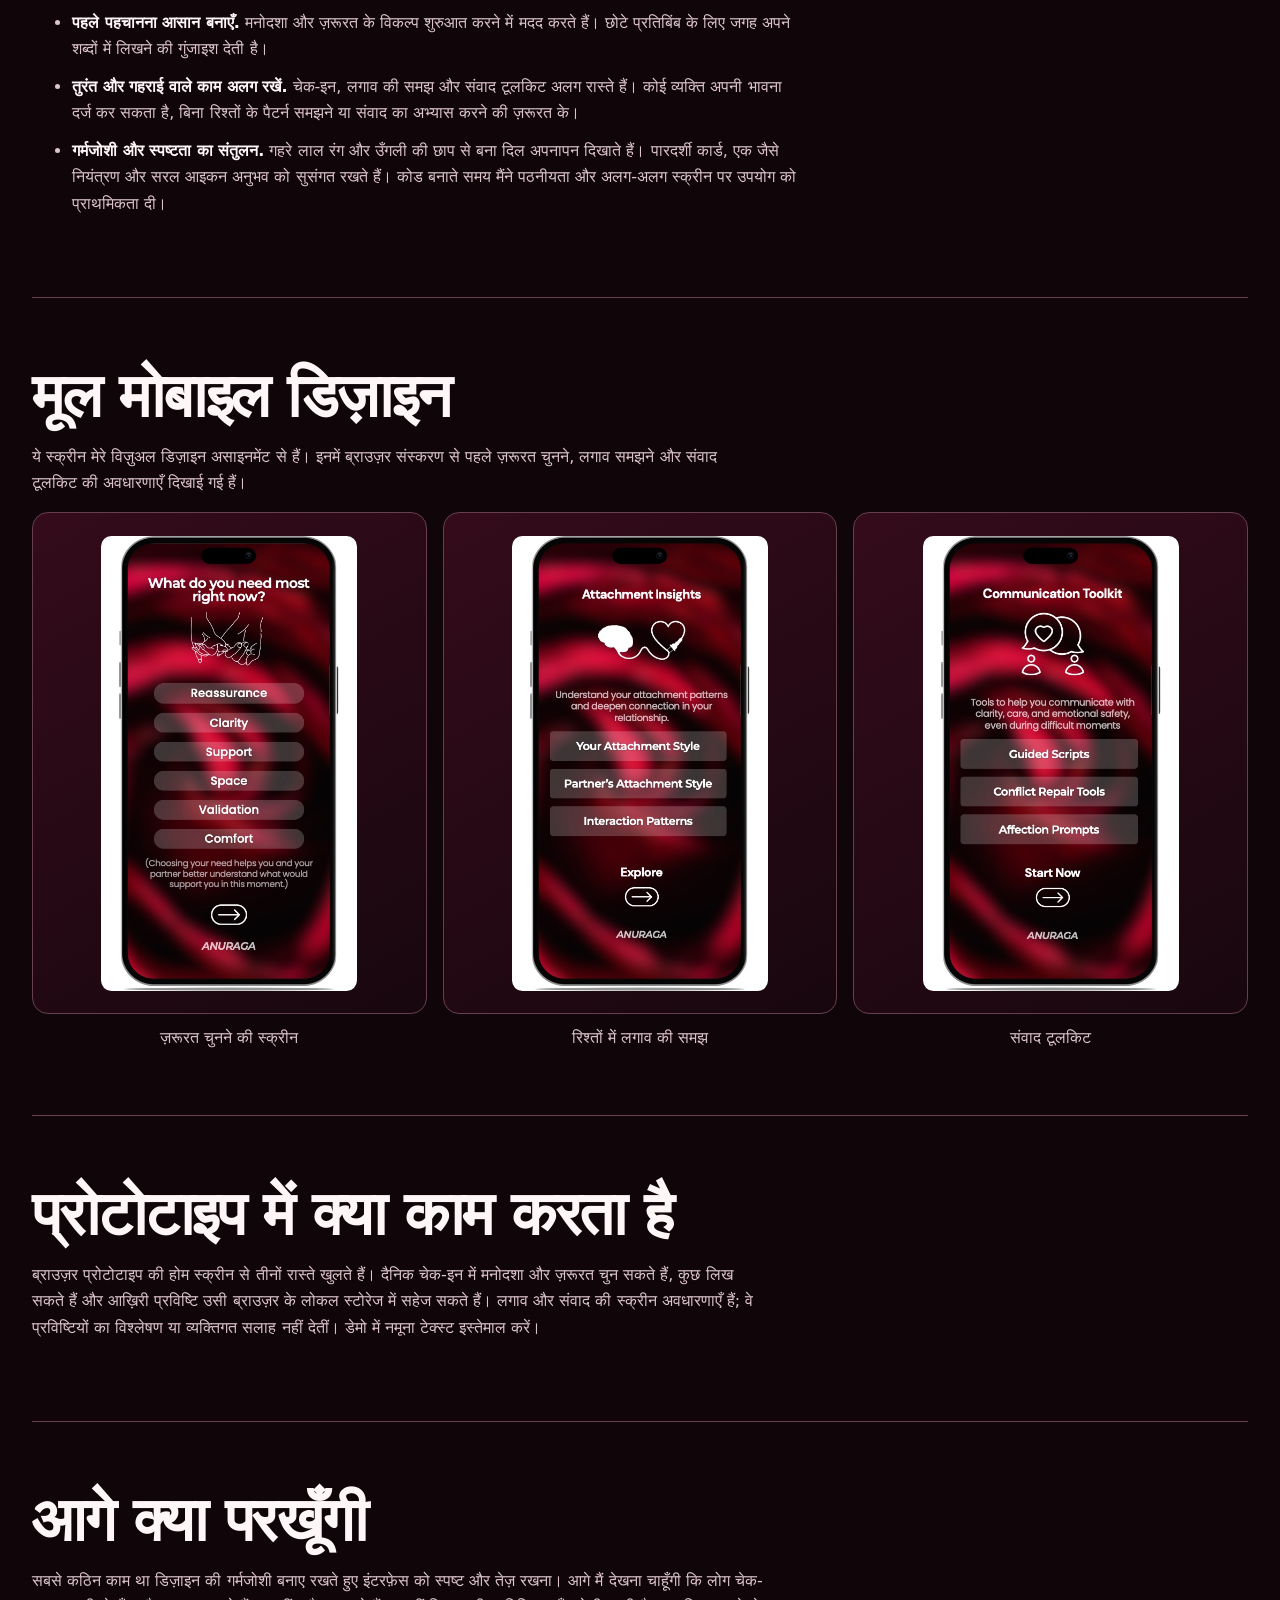
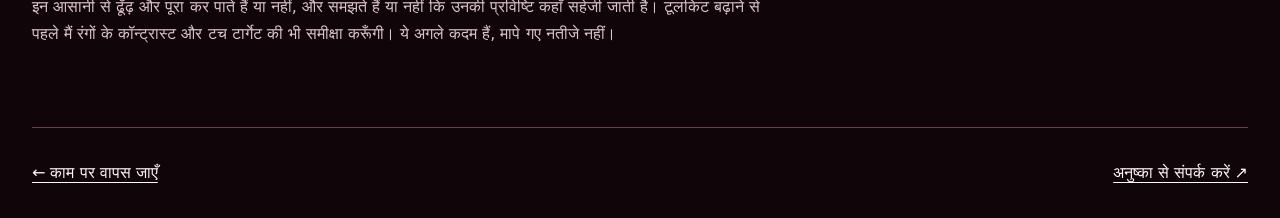
==== commit e3a3e506: "Clarify the ANURAGA hero tagline" ====
--- a/anuraga-hi.html
+++ b/anuraga-hi.html
@@ -1,3 +1,3 @@
-<!doctype html><html lang="hi"><head><meta charset="utf-8"><meta name="viewport" content="width=device-width,initial-scale=1"><meta name="color-scheme" content="dark"><title>ANURAGA — Anushka Jain</title><link rel="icon" href="assets/aj-interlock.svg" type="image/svg+xml"><link rel="stylesheet" href="styles.css"><link rel="stylesheet" href="anuraga-case.css?v=crimson"></head>
+<!doctype html><html lang="hi"><head><meta charset="utf-8"><meta name="viewport" content="width=device-width,initial-scale=1"><meta name="color-scheme" content="dark"><title>ANURAGA — Anushka Jain</title><link rel="icon" href="assets/aj-interlock.svg" type="image/svg+xml"><link rel="stylesheet" href="styles.css"><link rel="stylesheet" href="anuraga-case.css?v=tagline"></head>
 <body class="anuraga-case"><a class="skip" href="#main">केस स्टडी पर जाएँ</a><header class="case-wrap header"><a href="hindi.html#work">← काम पर वापस जाएँ</a><a href="anuraga.html" lang="en" hreflang="en">English</a></header>
-<main id="main"><section class="case-hero"><div class="case-wrap"><div><p class="case-kicker">इंटरफ़ेस डेवलपमेंट 1 · शरद 2025</p><h1>ANURAGA</h1><p class="large">मुश्किल बातचीत से पहले ठहरने और अपनी बात समझने की जगह।</p><div class="case-links"><a href="https://gbc.goodcodeclub.com/public/anushkajain@georgebrown.ca/anuraga/index.html?cache=0.5428469619248936" target="_blank" rel="noopener">वेब प्रोटोटाइप खोलें ↗</a></div></div><div class="case-phones"><img src="assets/anuraga/screen-1.jpg" alt="उँगली की छाप से बने दिल वाली ANURAGA की शुरुआती स्क्रीन" width="478" height="850"><img src="assets/anuraga/screen-3.jpg" alt="मनोदशा और लिखने के विकल्प वाला दैनिक चेक-इन मॉकअप" width="478" height="850"></div></div></section><div class="case-wrap"><dl class="case-info"><div><dt>मेरी भूमिका</dt><dd>इंटरैक्शन डिज़ाइन, विज़ुअल डिज़ाइन और फ़्रंट-एंड डेवलपमेंट</dd></div><div><dt>दायरा</dt><dd>पाठ्यक्रम प्रोजेक्ट · मोबाइल अवधारणा और ब्राउज़र प्रोटोटाइप</dd></div><div><dt>तकनीक</dt><dd>HTML, CSS, JavaScript, Bootstrap</dd></div></dl><nav class="case-links" aria-label="केस स्टडी के भाग"><a href="#context">समस्या</a><a href="#process">साइटमैप से स्क्रीन तक</a><a href="#decisions">डिज़ाइन के फ़ैसले</a><a href="#screens">मूल मोबाइल डिज़ाइन</a><a href="#build">प्रोटोटाइप में क्या काम करता है</a><a href="#reflection">आगे क्या परखूँगी</a></nav><section id="context" class="case-section"><h2>समस्या</h2><p>प्रोजेक्ट एक अवलोकन से शुरू हुआ: तनाव भरी बातचीत में अपनी भावना या ज़रूरत को शब्द देना मुश्किल हो सकता है। मैंने रिश्तों में रह रहे उन युवा वयस्कों को ध्यान में रखा, जो बातचीत से पहले रुककर अपनी बात समझना चाहते हैं। इस समस्या और लक्षित समूह के बारे में मेरी धारणाओं को अभी परखना बाकी है।</p></section><section id="process" class="case-section"><h2>साइटमैप से स्क्रीन तक</h2><p>मैंने होम स्क्रीन से तीन रास्ते तय किए: दैनिक चेक-इन, रिश्तों में लगाव की समझ और संवाद टूलकिट। वायरफ़्रेम में हर रास्ते का काम अलग रखा। चेक-इन सीधे उपलब्ध है और कम ज़रूरी विकल्प मेनू में हैं।</p></section><section id="decisions" class="case-section"><h2>डिज़ाइन के फ़ैसले</h2><ul><li><strong>पहले पहचानना आसान बनाएँ.</strong> मनोदशा और ज़रूरत के विकल्प शुरुआत करने में मदद करते हैं। छोटे प्रतिबिंब के लिए जगह अपने शब्दों में लिखने की गुंजाइश देती है।</li><li><strong>तुरंत और गहराई वाले काम अलग रखें.</strong> चेक-इन, लगाव की समझ और संवाद टूलकिट अलग रास्ते हैं। कोई व्यक्ति अपनी भावना दर्ज कर सकता है, बिना रिश्तों के पैटर्न समझने या संवाद का अभ्यास करने की ज़रूरत के।</li><li><strong>गर्मजोशी और स्पष्टता का संतुलन.</strong> गहरे लाल रंग और उँगली की छाप से बना दिल अपनापन दिखाते हैं। पारदर्शी कार्ड, एक जैसे नियंत्रण और सरल आइकन अनुभव को सुसंगत रखते हैं। कोड बनाते समय मैंने पठनीयता और अलग-अलग स्क्रीन पर उपयोग को प्राथमिकता दी।</li></ul></section><section id="screens" class="case-section"><h2>मूल मोबाइल डिज़ाइन</h2><p>ये स्क्रीन मेरे विज़ुअल डिज़ाइन असाइनमेंट से हैं। इनमें ब्राउज़र संस्करण से पहले ज़रूरत चुनने, लगाव समझने और संवाद टूलकिट की अवधारणाएँ दिखाई गई हैं।</p><div class="case-gallery"><figure><a href="assets/anuraga/screen-4.jpg"><img src="assets/anuraga/screen-4.jpg" alt="ज़रूरत चुनने की स्क्रीन" width="478" height="850" loading="lazy"></a><figcaption>ज़रूरत चुनने की स्क्रीन</figcaption></figure><figure><a href="assets/anuraga/screen-5.jpg"><img src="assets/anuraga/screen-5.jpg" alt="रिश्तों में लगाव की समझ" width="478" height="850" loading="lazy"></a><figcaption>रिश्तों में लगाव की समझ</figcaption></figure><figure><a href="assets/anuraga/screen-6.jpg"><img src="assets/anuraga/screen-6.jpg" alt="संवाद टूलकिट" width="478" height="850" loading="lazy"></a><figcaption>संवाद टूलकिट</figcaption></figure></div></section><section id="build" class="case-section"><h2>प्रोटोटाइप में क्या काम करता है</h2><p>ब्राउज़र प्रोटोटाइप की होम स्क्रीन से तीनों रास्ते खुलते हैं। दैनिक चेक-इन में मनोदशा और ज़रूरत चुन सकते हैं, कुछ लिख सकते हैं और आख़िरी प्रविष्टि उसी ब्राउज़र के लोकल स्टोरेज में सहेज सकते हैं। लगाव और संवाद की स्क्रीन अवधारणाएँ हैं; वे प्रविष्टियों का विश्लेषण या व्यक्तिगत सलाह नहीं देतीं। डेमो में नमूना टेक्स्ट इस्तेमाल करें।</p></section><section id="reflection" class="case-section"><h2>आगे क्या परखूँगी</h2><p>सबसे कठिन काम था डिज़ाइन की गर्मजोशी बनाए रखते हुए इंटरफ़ेस को स्पष्ट और तेज़ रखना। आगे मैं देखना चाहूँगी कि लोग चेक-इन आसानी से ढूँढ़ और पूरा कर पाते हैं या नहीं, और समझते हैं या नहीं कि उनकी प्रविष्टि कहाँ सहेजी जाती है। टूलकिट बढ़ाने से पहले मैं रंगों के कॉन्ट्रास्ट और टच टार्गेट की भी समीक्षा करूँगी। ये अगले कदम हैं, मापे गए नतीजे नहीं।</p></section></div></main><footer class="case-wrap case-end"><a href="hindi.html#work">← काम पर वापस जाएँ</a><a href="hindi.html#contact">अनुष्का से संपर्क करें ↗</a></footer></body></html>
+<main id="main"><section class="case-hero"><div class="case-wrap"><div><p class="case-kicker">इंटरफ़ेस डेवलपमेंट 1 · शरद 2025</p><h1>ANURAGA</h1><p class="large case-tagline">रिश्तों की सेहत और आपसी बातचीत के लिए एक ऐप</p><p class="case-subheading">मुश्किल बातचीत से पहले ठहरने और अपनी बात समझने की जगह।</p><div class="case-links"><a href="https://gbc.goodcodeclub.com/public/anushkajain@georgebrown.ca/anuraga/index.html?cache=0.5428469619248936" target="_blank" rel="noopener">वेब प्रोटोटाइप खोलें ↗</a></div></div><div class="case-phones"><img src="assets/anuraga/screen-1.jpg" alt="उँगली की छाप से बने दिल वाली ANURAGA की शुरुआती स्क्रीन" width="478" height="850"><img src="assets/anuraga/screen-3.jpg" alt="मनोदशा और लिखने के विकल्प वाला दैनिक चेक-इन मॉकअप" width="478" height="850"></div></div></section><div class="case-wrap"><dl class="case-info"><div><dt>मेरी भूमिका</dt><dd>इंटरैक्शन डिज़ाइन, विज़ुअल डिज़ाइन और फ़्रंट-एंड डेवलपमेंट</dd></div><div><dt>दायरा</dt><dd>पाठ्यक्रम प्रोजेक्ट · मोबाइल अवधारणा और ब्राउज़र प्रोटोटाइप</dd></div><div><dt>तकनीक</dt><dd>HTML, CSS, JavaScript, Bootstrap</dd></div></dl><nav class="case-links" aria-label="केस स्टडी के भाग"><a href="#context">समस्या</a><a href="#process">साइटमैप से स्क्रीन तक</a><a href="#decisions">डिज़ाइन के फ़ैसले</a><a href="#screens">मूल मोबाइल डिज़ाइन</a><a href="#build">प्रोटोटाइप में क्या काम करता है</a><a href="#reflection">आगे क्या परखूँगी</a></nav><section id="context" class="case-section"><h2>समस्या</h2><p>प्रोजेक्ट एक अवलोकन से शुरू हुआ: तनाव भरी बातचीत में अपनी भावना या ज़रूरत को शब्द देना मुश्किल हो सकता है। मैंने रिश्तों में रह रहे उन युवा वयस्कों को ध्यान में रखा, जो बातचीत से पहले रुककर अपनी बात समझना चाहते हैं। इस समस्या और लक्षित समूह के बारे में मेरी धारणाओं को अभी परखना बाकी है।</p></section><section id="process" class="case-section"><h2>साइटमैप से स्क्रीन तक</h2><p>मैंने होम स्क्रीन से तीन रास्ते तय किए: दैनिक चेक-इन, रिश्तों में लगाव की समझ और संवाद टूलकिट। वायरफ़्रेम में हर रास्ते का काम अलग रखा। चेक-इन सीधे उपलब्ध है और कम ज़रूरी विकल्प मेनू में हैं।</p></section><section id="decisions" class="case-section"><h2>डिज़ाइन के फ़ैसले</h2><ul><li><strong>पहले पहचानना आसान बनाएँ.</strong> मनोदशा और ज़रूरत के विकल्प शुरुआत करने में मदद करते हैं। छोटे प्रतिबिंब के लिए जगह अपने शब्दों में लिखने की गुंजाइश देती है।</li><li><strong>तुरंत और गहराई वाले काम अलग रखें.</strong> चेक-इन, लगाव की समझ और संवाद टूलकिट अलग रास्ते हैं। कोई व्यक्ति अपनी भावना दर्ज कर सकता है, बिना रिश्तों के पैटर्न समझने या संवाद का अभ्यास करने की ज़रूरत के।</li><li><strong>गर्मजोशी और स्पष्टता का संतुलन.</strong> गहरे लाल रंग और उँगली की छाप से बना दिल अपनापन दिखाते हैं। पारदर्शी कार्ड, एक जैसे नियंत्रण और सरल आइकन अनुभव को सुसंगत रखते हैं। कोड बनाते समय मैंने पठनीयता और अलग-अलग स्क्रीन पर उपयोग को प्राथमिकता दी।</li></ul></section><section id="screens" class="case-section"><h2>मूल मोबाइल डिज़ाइन</h2><p>ये स्क्रीन मेरे विज़ुअल डिज़ाइन असाइनमेंट से हैं। इनमें ब्राउज़र संस्करण से पहले ज़रूरत चुनने, लगाव समझने और संवाद टूलकिट की अवधारणाएँ दिखाई गई हैं।</p><div class="case-gallery"><figure><a href="assets/anuraga/screen-4.jpg"><img src="assets/anuraga/screen-4.jpg" alt="ज़रूरत चुनने की स्क्रीन" width="478" height="850" loading="lazy"></a><figcaption>ज़रूरत चुनने की स्क्रीन</figcaption></figure><figure><a href="assets/anuraga/screen-5.jpg"><img src="assets/anuraga/screen-5.jpg" alt="रिश्तों में लगाव की समझ" width="478" height="850" loading="lazy"></a><figcaption>रिश्तों में लगाव की समझ</figcaption></figure><figure><a href="assets/anuraga/screen-6.jpg"><img src="assets/anuraga/screen-6.jpg" alt="संवाद टूलकिट" width="478" height="850" loading="lazy"></a><figcaption>संवाद टूलकिट</figcaption></figure></div></section><section id="build" class="case-section"><h2>प्रोटोटाइप में क्या काम करता है</h2><p>ब्राउज़र प्रोटोटाइप की होम स्क्रीन से तीनों रास्ते खुलते हैं। दैनिक चेक-इन में मनोदशा और ज़रूरत चुन सकते हैं, कुछ लिख सकते हैं और आख़िरी प्रविष्टि उसी ब्राउज़र के लोकल स्टोरेज में सहेज सकते हैं। लगाव और संवाद की स्क्रीन अवधारणाएँ हैं; वे प्रविष्टियों का विश्लेषण या व्यक्तिगत सलाह नहीं देतीं। डेमो में नमूना टेक्स्ट इस्तेमाल करें।</p></section><section id="reflection" class="case-section"><h2>आगे क्या परखूँगी</h2><p>सबसे कठिन काम था डिज़ाइन की गर्मजोशी बनाए रखते हुए इंटरफ़ेस को स्पष्ट और तेज़ रखना। आगे मैं देखना चाहूँगी कि लोग चेक-इन आसानी से ढूँढ़ और पूरा कर पाते हैं या नहीं, और समझते हैं या नहीं कि उनकी प्रविष्टि कहाँ सहेजी जाती है। टूलकिट बढ़ाने से पहले मैं रंगों के कॉन्ट्रास्ट और टच टार्गेट की भी समीक्षा करूँगी। ये अगले कदम हैं, मापे गए नतीजे नहीं।</p></section></div></main><footer class="case-wrap case-end"><a href="hindi.html#work">← काम पर वापस जाएँ</a><a href="hindi.html#contact">अनुष्का से संपर्क करें ↗</a></footer></body></html>
--- a/anuraga-case.css
+++ b/anuraga-case.css
@@ -72,3 +72,15 @@
 @media (max-width: 540px) {
   .case-gallery { grid-template-columns: 1fr; }
 }
+
+.case-hero .case-tagline {
+  color: var(--ink);
+  font-weight: 650;
+  margin-bottom: .4rem;
+}
+
+.case-subheading {
+  color: var(--muted);
+  font-size: clamp(1rem, 1.7vw, 1.2rem);
+  margin-bottom: 1.25rem;
+}
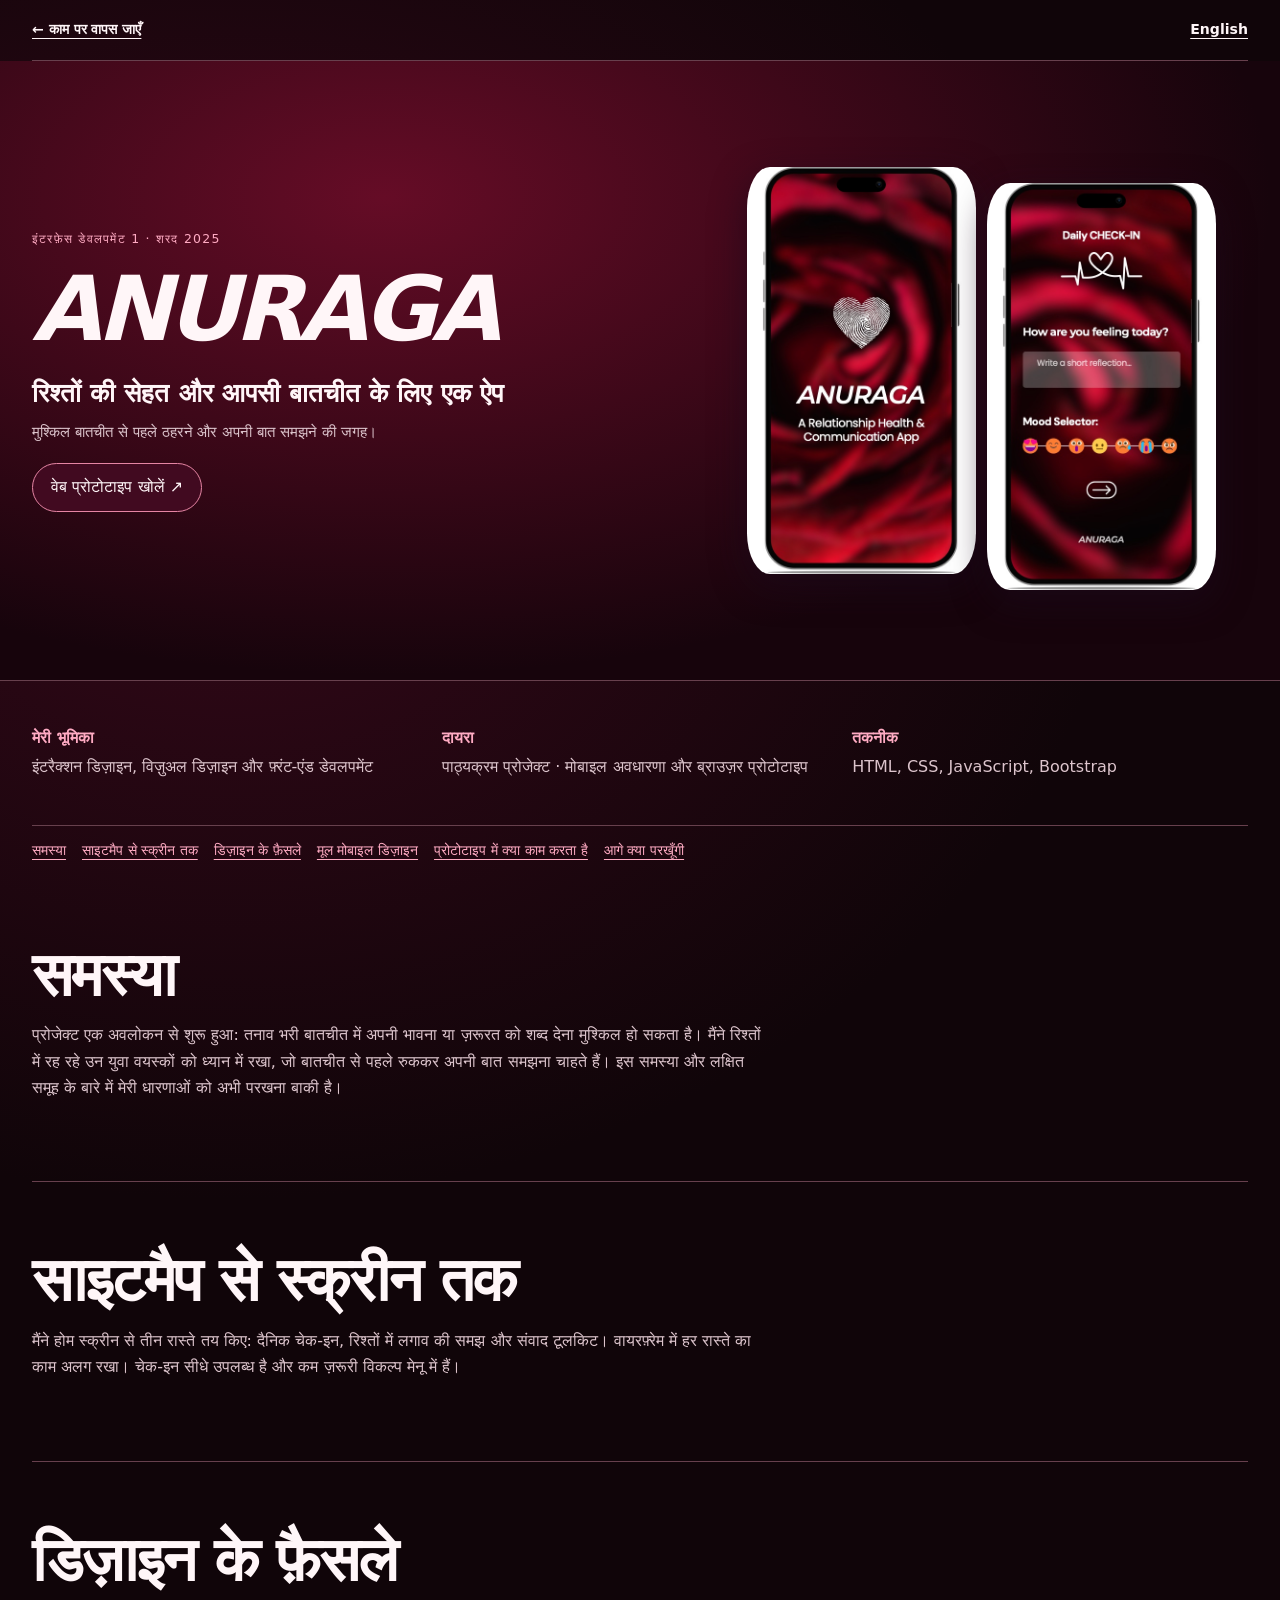
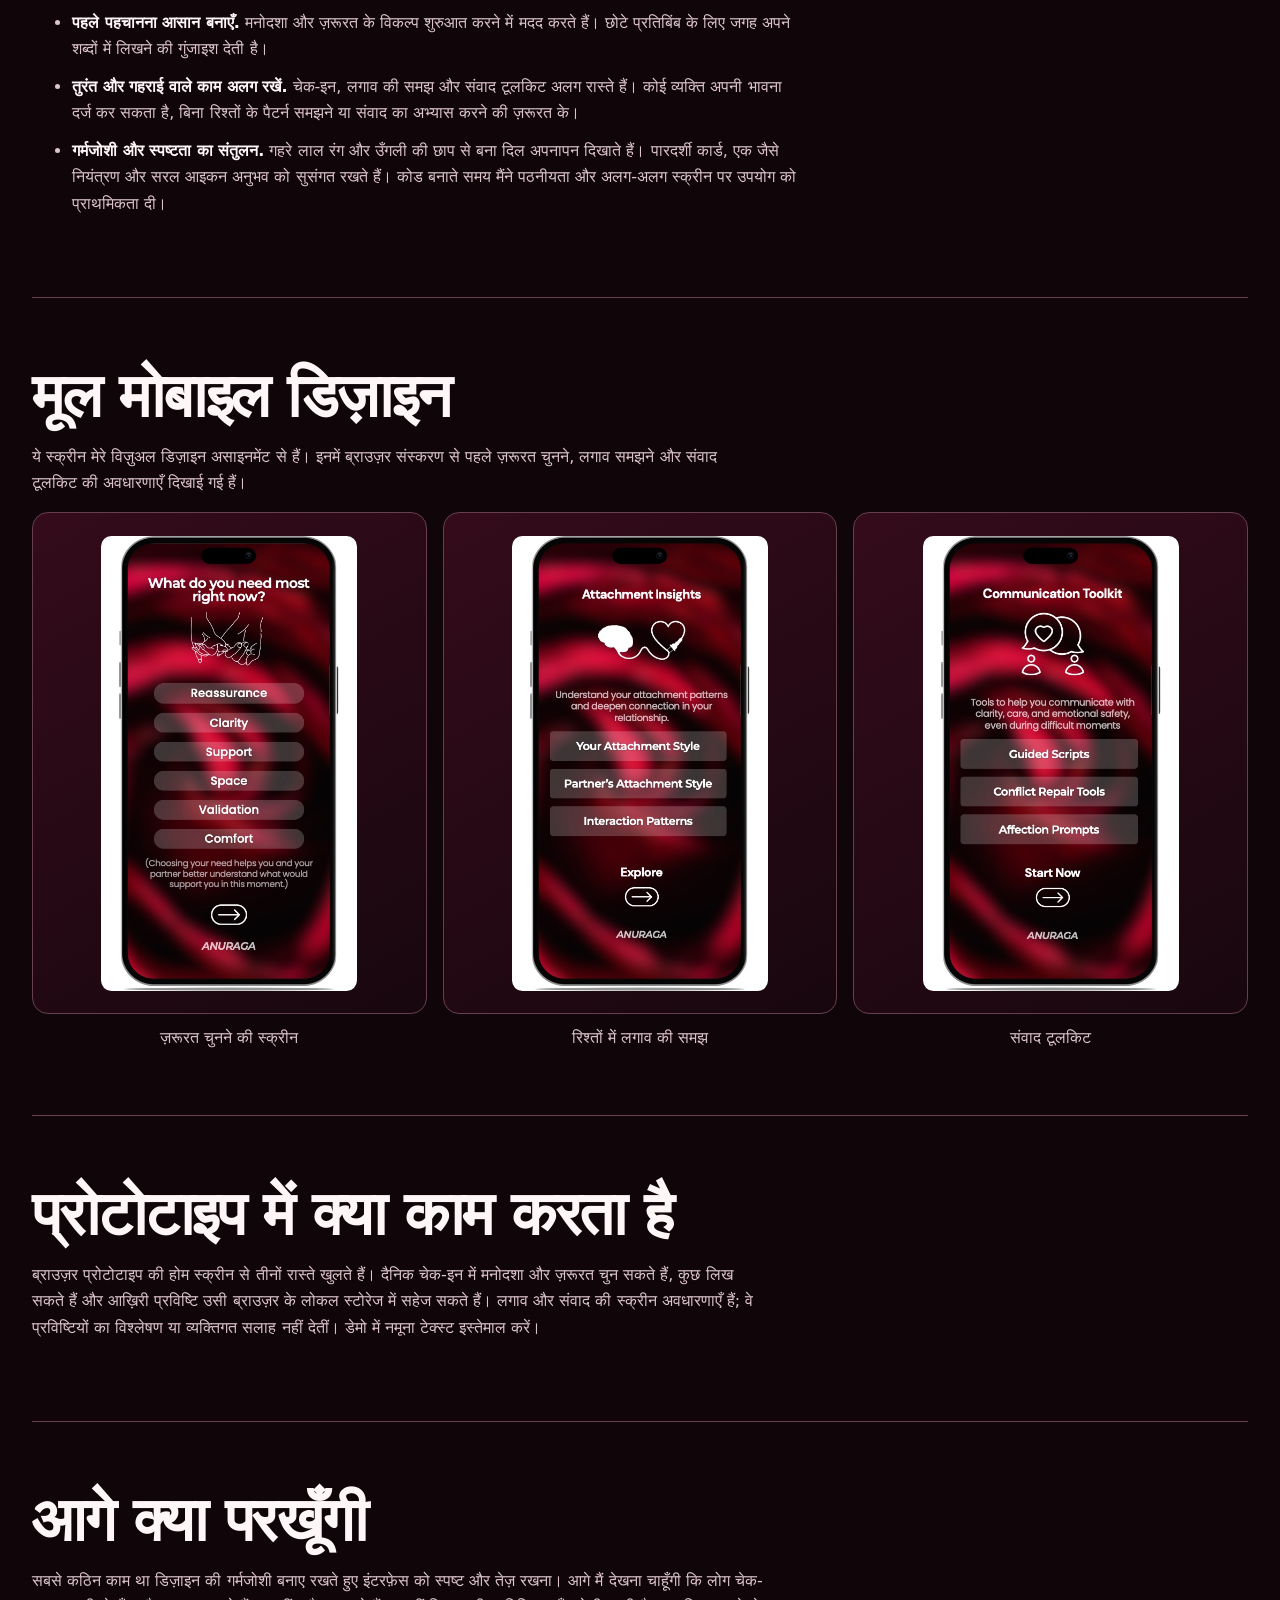
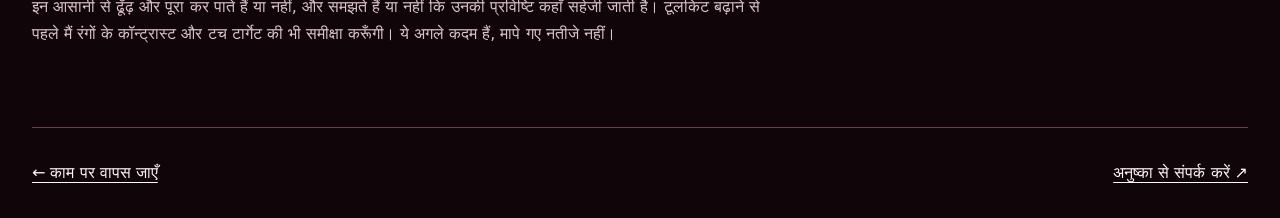
==== commit 3c38d210: "Soften the ANURAGA hero subheading" ====
--- a/anuraga-hi.html
+++ b/anuraga-hi.html
@@ -1,3 +1,3 @@
-<!doctype html><html lang="hi"><head><meta charset="utf-8"><meta name="viewport" content="width=device-width,initial-scale=1"><meta name="color-scheme" content="dark"><title>ANURAGA — Anushka Jain</title><link rel="icon" href="assets/aj-interlock.svg" type="image/svg+xml"><link rel="stylesheet" href="styles.css"><link rel="stylesheet" href="anuraga-case.css?v=tagline"></head>
+<!doctype html><html lang="hi"><head><meta charset="utf-8"><meta name="viewport" content="width=device-width,initial-scale=1"><meta name="color-scheme" content="dark"><title>ANURAGA — Anushka Jain</title><link rel="icon" href="assets/aj-interlock.svg" type="image/svg+xml"><link rel="stylesheet" href="styles.css"><link rel="stylesheet" href="anuraga-case.css?v=subtitle"></head>
 <body class="anuraga-case"><a class="skip" href="#main">केस स्टडी पर जाएँ</a><header class="case-wrap header"><a href="hindi.html#work">← काम पर वापस जाएँ</a><a href="anuraga.html" lang="en" hreflang="en">English</a></header>
 <main id="main"><section class="case-hero"><div class="case-wrap"><div><p class="case-kicker">इंटरफ़ेस डेवलपमेंट 1 · शरद 2025</p><h1>ANURAGA</h1><p class="large case-tagline">रिश्तों की सेहत और आपसी बातचीत के लिए एक ऐप</p><p class="case-subheading">मुश्किल बातचीत से पहले ठहरने और अपनी बात समझने की जगह।</p><div class="case-links"><a href="https://gbc.goodcodeclub.com/public/anushkajain@georgebrown.ca/anuraga/index.html?cache=0.5428469619248936" target="_blank" rel="noopener">वेब प्रोटोटाइप खोलें ↗</a></div></div><div class="case-phones"><img src="assets/anuraga/screen-1.jpg" alt="उँगली की छाप से बने दिल वाली ANURAGA की शुरुआती स्क्रीन" width="478" height="850"><img src="assets/anuraga/screen-3.jpg" alt="मनोदशा और लिखने के विकल्प वाला दैनिक चेक-इन मॉकअप" width="478" height="850"></div></div></section><div class="case-wrap"><dl class="case-info"><div><dt>मेरी भूमिका</dt><dd>इंटरैक्शन डिज़ाइन, विज़ुअल डिज़ाइन और फ़्रंट-एंड डेवलपमेंट</dd></div><div><dt>दायरा</dt><dd>पाठ्यक्रम प्रोजेक्ट · मोबाइल अवधारणा और ब्राउज़र प्रोटोटाइप</dd></div><div><dt>तकनीक</dt><dd>HTML, CSS, JavaScript, Bootstrap</dd></div></dl><nav class="case-links" aria-label="केस स्टडी के भाग"><a href="#context">समस्या</a><a href="#process">साइटमैप से स्क्रीन तक</a><a href="#decisions">डिज़ाइन के फ़ैसले</a><a href="#screens">मूल मोबाइल डिज़ाइन</a><a href="#build">प्रोटोटाइप में क्या काम करता है</a><a href="#reflection">आगे क्या परखूँगी</a></nav><section id="context" class="case-section"><h2>समस्या</h2><p>प्रोजेक्ट एक अवलोकन से शुरू हुआ: तनाव भरी बातचीत में अपनी भावना या ज़रूरत को शब्द देना मुश्किल हो सकता है। मैंने रिश्तों में रह रहे उन युवा वयस्कों को ध्यान में रखा, जो बातचीत से पहले रुककर अपनी बात समझना चाहते हैं। इस समस्या और लक्षित समूह के बारे में मेरी धारणाओं को अभी परखना बाकी है।</p></section><section id="process" class="case-section"><h2>साइटमैप से स्क्रीन तक</h2><p>मैंने होम स्क्रीन से तीन रास्ते तय किए: दैनिक चेक-इन, रिश्तों में लगाव की समझ और संवाद टूलकिट। वायरफ़्रेम में हर रास्ते का काम अलग रखा। चेक-इन सीधे उपलब्ध है और कम ज़रूरी विकल्प मेनू में हैं।</p></section><section id="decisions" class="case-section"><h2>डिज़ाइन के फ़ैसले</h2><ul><li><strong>पहले पहचानना आसान बनाएँ.</strong> मनोदशा और ज़रूरत के विकल्प शुरुआत करने में मदद करते हैं। छोटे प्रतिबिंब के लिए जगह अपने शब्दों में लिखने की गुंजाइश देती है।</li><li><strong>तुरंत और गहराई वाले काम अलग रखें.</strong> चेक-इन, लगाव की समझ और संवाद टूलकिट अलग रास्ते हैं। कोई व्यक्ति अपनी भावना दर्ज कर सकता है, बिना रिश्तों के पैटर्न समझने या संवाद का अभ्यास करने की ज़रूरत के।</li><li><strong>गर्मजोशी और स्पष्टता का संतुलन.</strong> गहरे लाल रंग और उँगली की छाप से बना दिल अपनापन दिखाते हैं। पारदर्शी कार्ड, एक जैसे नियंत्रण और सरल आइकन अनुभव को सुसंगत रखते हैं। कोड बनाते समय मैंने पठनीयता और अलग-अलग स्क्रीन पर उपयोग को प्राथमिकता दी।</li></ul></section><section id="screens" class="case-section"><h2>मूल मोबाइल डिज़ाइन</h2><p>ये स्क्रीन मेरे विज़ुअल डिज़ाइन असाइनमेंट से हैं। इनमें ब्राउज़र संस्करण से पहले ज़रूरत चुनने, लगाव समझने और संवाद टूलकिट की अवधारणाएँ दिखाई गई हैं।</p><div class="case-gallery"><figure><a href="assets/anuraga/screen-4.jpg"><img src="assets/anuraga/screen-4.jpg" alt="ज़रूरत चुनने की स्क्रीन" width="478" height="850" loading="lazy"></a><figcaption>ज़रूरत चुनने की स्क्रीन</figcaption></figure><figure><a href="assets/anuraga/screen-5.jpg"><img src="assets/anuraga/screen-5.jpg" alt="रिश्तों में लगाव की समझ" width="478" height="850" loading="lazy"></a><figcaption>रिश्तों में लगाव की समझ</figcaption></figure><figure><a href="assets/anuraga/screen-6.jpg"><img src="assets/anuraga/screen-6.jpg" alt="संवाद टूलकिट" width="478" height="850" loading="lazy"></a><figcaption>संवाद टूलकिट</figcaption></figure></div></section><section id="build" class="case-section"><h2>प्रोटोटाइप में क्या काम करता है</h2><p>ब्राउज़र प्रोटोटाइप की होम स्क्रीन से तीनों रास्ते खुलते हैं। दैनिक चेक-इन में मनोदशा और ज़रूरत चुन सकते हैं, कुछ लिख सकते हैं और आख़िरी प्रविष्टि उसी ब्राउज़र के लोकल स्टोरेज में सहेज सकते हैं। लगाव और संवाद की स्क्रीन अवधारणाएँ हैं; वे प्रविष्टियों का विश्लेषण या व्यक्तिगत सलाह नहीं देतीं। डेमो में नमूना टेक्स्ट इस्तेमाल करें।</p></section><section id="reflection" class="case-section"><h2>आगे क्या परखूँगी</h2><p>सबसे कठिन काम था डिज़ाइन की गर्मजोशी बनाए रखते हुए इंटरफ़ेस को स्पष्ट और तेज़ रखना। आगे मैं देखना चाहूँगी कि लोग चेक-इन आसानी से ढूँढ़ और पूरा कर पाते हैं या नहीं, और समझते हैं या नहीं कि उनकी प्रविष्टि कहाँ सहेजी जाती है। टूलकिट बढ़ाने से पहले मैं रंगों के कॉन्ट्रास्ट और टच टार्गेट की भी समीक्षा करूँगी। ये अगले कदम हैं, मापे गए नतीजे नहीं।</p></section></div></main><footer class="case-wrap case-end"><a href="hindi.html#work">← काम पर वापस जाएँ</a><a href="hindi.html#contact">अनुष्का से संपर्क करें ↗</a></footer></body></html>
--- a/anuraga-case.css
+++ b/anuraga-case.css
@@ -81,6 +81,8 @@
 
 .case-subheading {
   color: var(--muted);
-  font-size: clamp(1rem, 1.7vw, 1.2rem);
+  font-size: clamp(.925rem, 1.2vw, 1rem);
+  font-weight: 400;
+  line-height: 1.45;
   margin-bottom: 1.25rem;
 }
